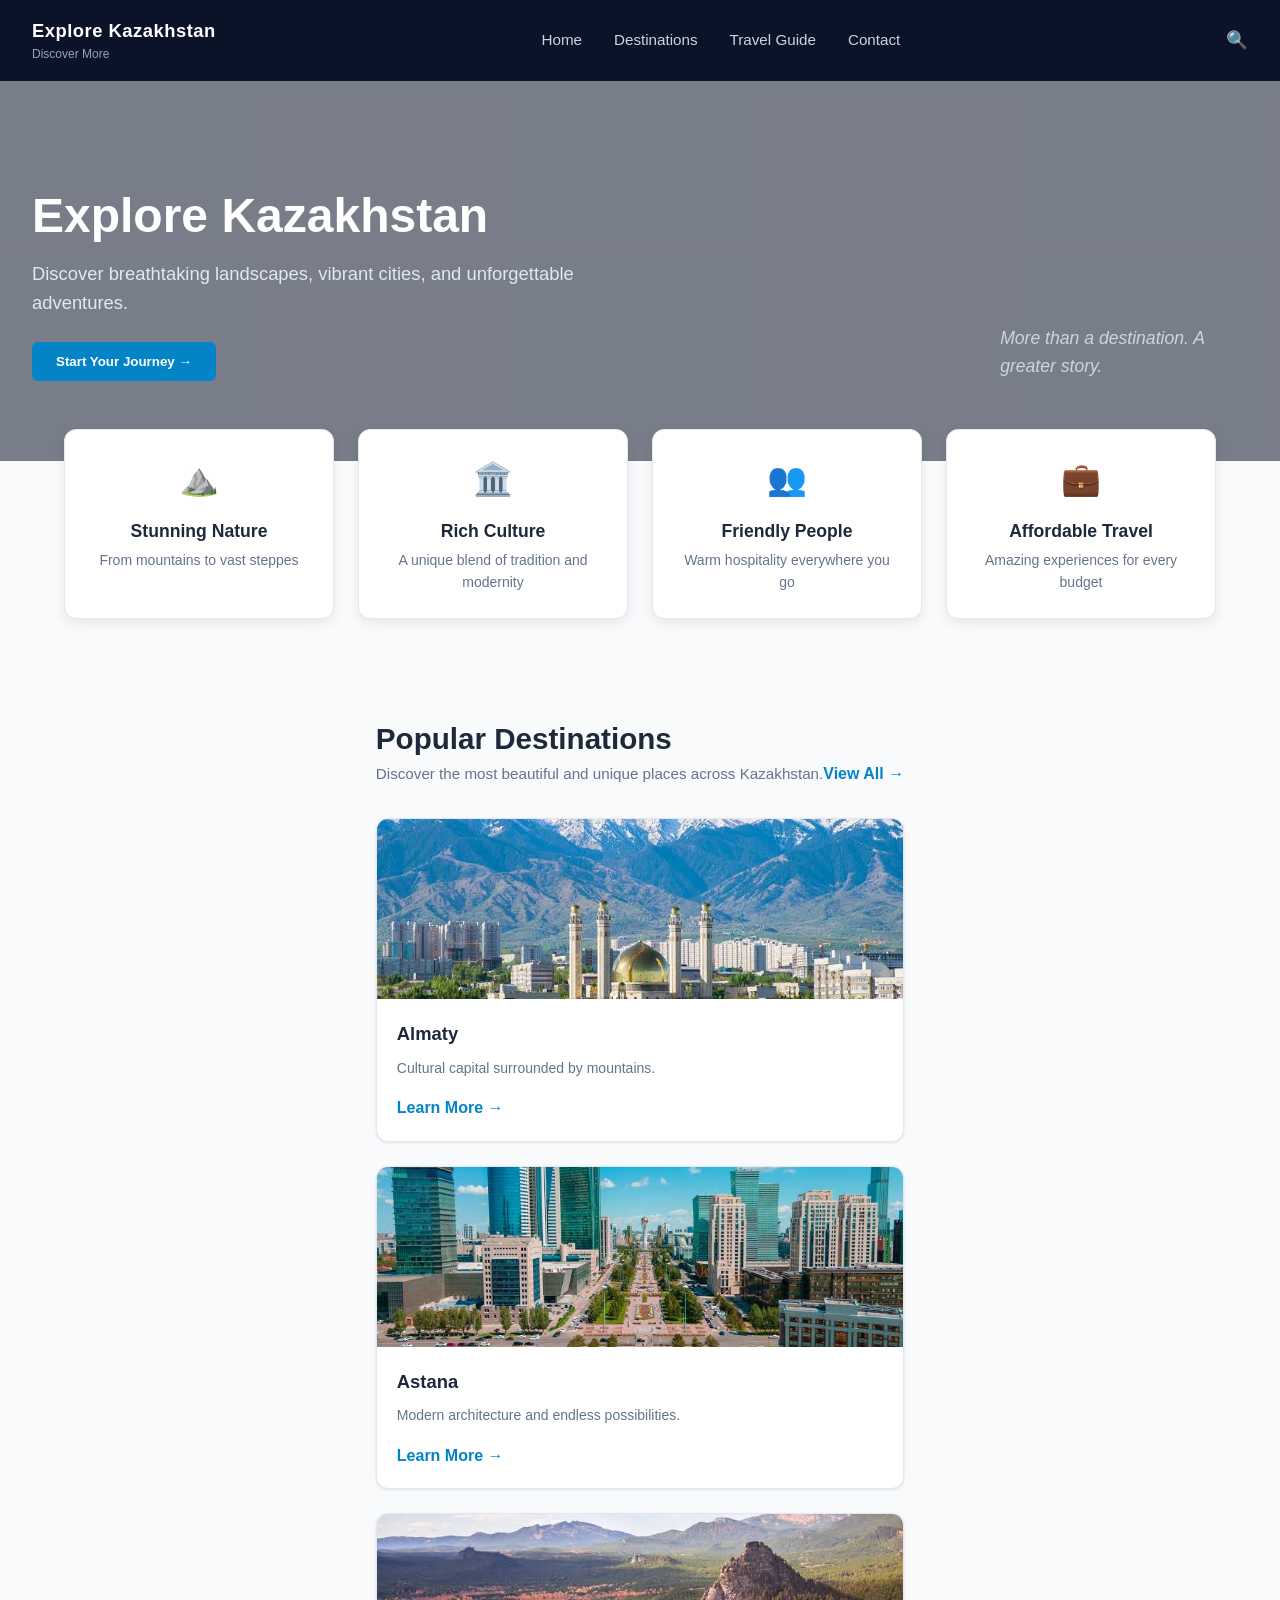
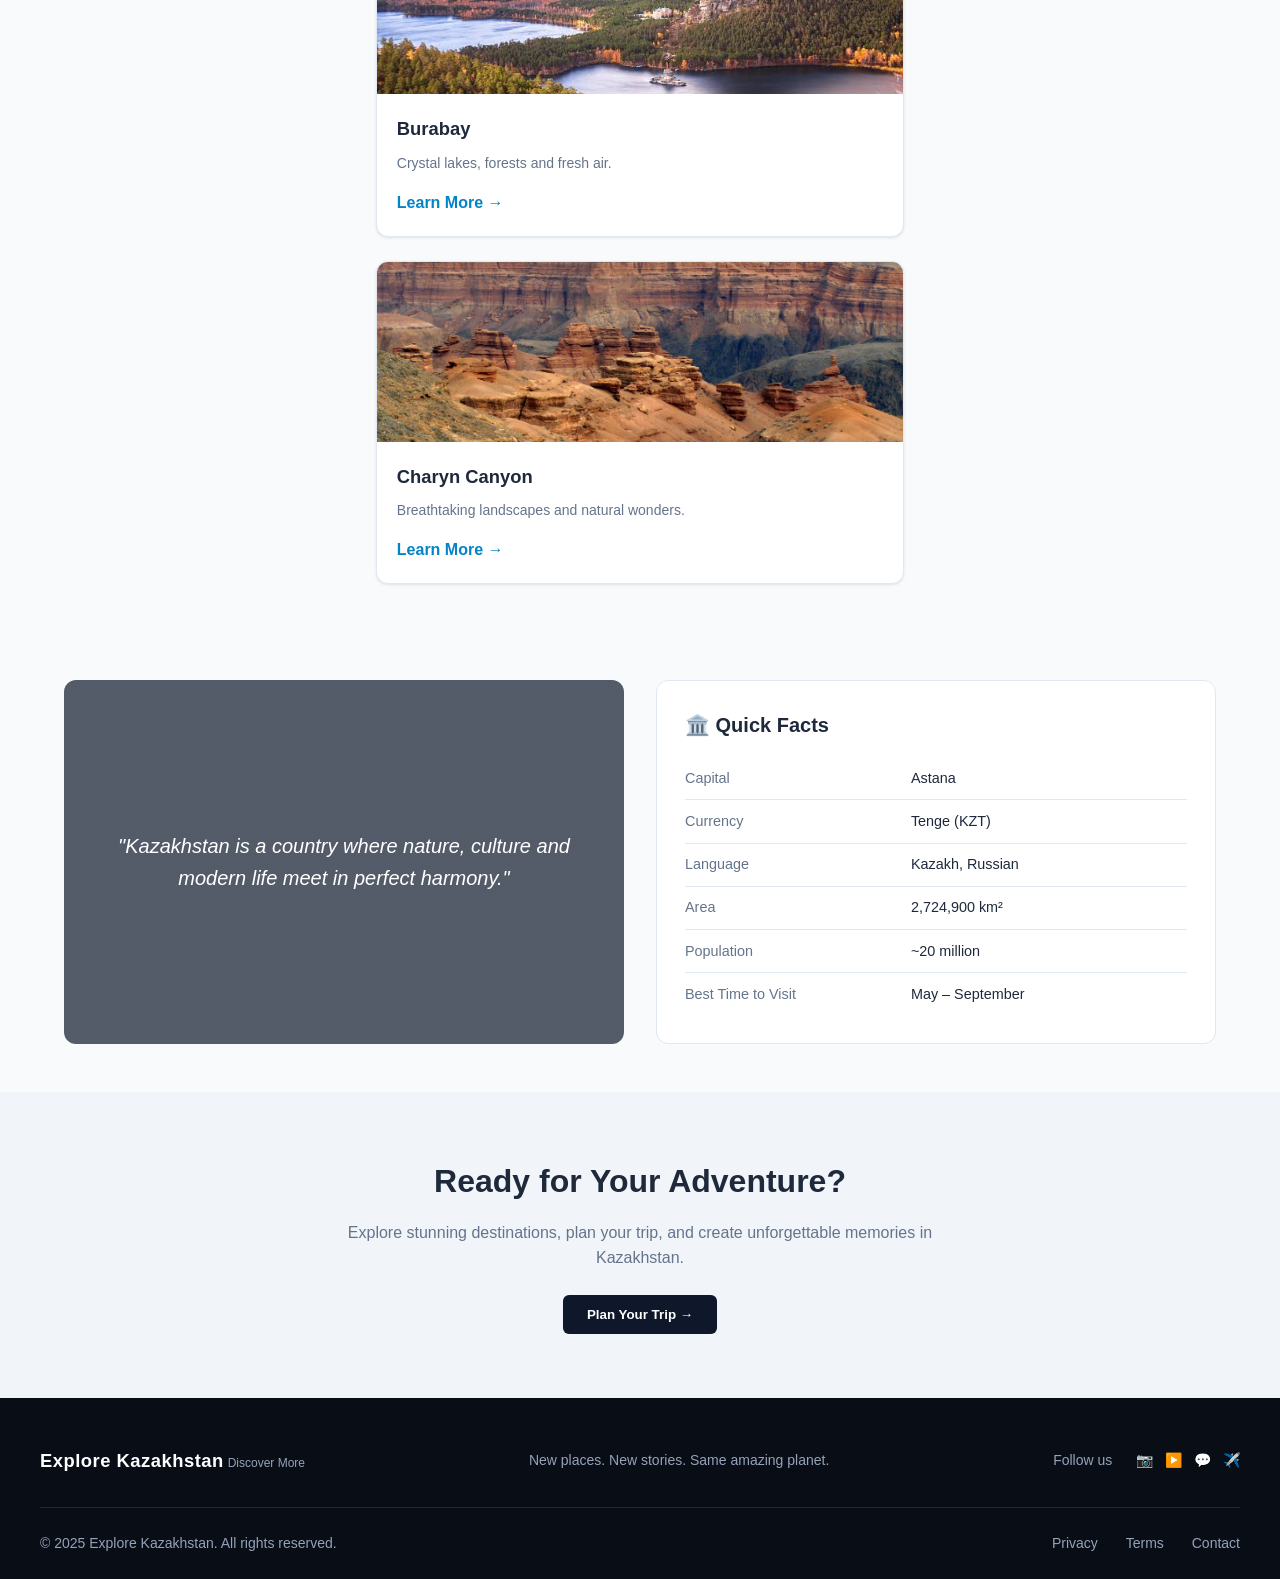
==== index.html @ b7c7e05a "Added images for main and destinations page" ====
<!DOCTYPE html>
<html lang="en">

<head>
    <meta charset="UTF-8">
    <meta name="viewport" content="width=device-width, initial-scale=1.0">
    <title>Explore Kazakhstan</title>
    <link rel="stylesheet" href="style.css">
</head>

<body>

    <!-- Header Navigation -->
    <header class="navbar">
        <div class="logo">
            <span class="logo-title">Explore Kazakhstan</span>
            <span class="logo-subtitle">Discover More</span>
        </div>
        <nav class="nav-links">
            <a href="index.html" class="nav-link">Home</a>
            <a href="destinations.html" class="nav-link">Destinations</a>
            <a href="travelGuide.html" class="nav-link">Travel Guide</a>
            <a href="contactUs.html" class="nav-link">Contact</a>
        </nav>
        <div class="search-icon">🔍</div>
    </header>

    <!-- Hero Section -->
    <section class="hero-section">
        <div class="hero-content">
            <h1 class="hero-title">Explore Kazakhstan</h1>
            <p class="hero-subtitle">Discover breathtaking landscapes, vibrant cities, and unforgettable adventures.</p>
            <button class="btn btn-primary">Start Your Journey &rarr;</button>
        </div>
        <div class="hero-tagline">
            <p>More than a destination. A greater story.</p>
        </div>
    </section>

    <!-- Features Section -->
    <section class="features-container">
        <div class="feature-card">
            <div class="icon">⛰️</div>
            <h3>Stunning Nature</h3>
            <p>From mountains to vast steppes</p>
        </div>
        <div class="feature-card">
            <div class="icon">🏛️</div>
            <h3>Rich Culture</h3>
            <p>A unique blend of tradition and modernity</p>
        </div>
        <div class="feature-card">
            <div class="icon">👥</div>
            <h3>Friendly People</h3>
            <p>Warm hospitality everywhere you go</p>
        </div>
        <div class="feature-card">
            <div class="icon">💼</div>
            <h3>Affordable Travel</h3>
            <p>Amazing experiences for every budget</p>
        </div>
    </section>

    <!-- Popular Destinations Section -->
    <section class="destinations-section">
        <div class="section-header">
            <div>
                <h2 class="section-title">Popular Destinations</h2>
                <p class="section-subtitle">Discover the most beautiful and unique places across Kazakhstan.</p>
            </div>
            <a href="#" class="view-all-link">View All &rarr;</a>
        </div>

        <div class="destinations-grid">
            <div class="card">
                <img src="assets/images/almaty.jpg" alt="Almaty" class="card-img">
                <div class="card-body">
                    <h3 class="card-title">Almaty</h3>
                    <p class="card-text">Cultural capital surrounded by mountains.</p>
                    <a href="#" class="card-link">Learn More &rarr;</a>
                </div>
            </div>
            <div class="card">
                <img src="assets/images/astana.jpg" alt="Astana" class="card-img">
                <div class="card-body">
                    <h3 class="card-title">Astana</h3>
                    <p class="card-text">Modern architecture and endless possibilities.</p>
                    <a href="#" class="card-link">Learn More &rarr;</a>
                </div>
            </div>
            <div class="card">
                <img src="assets/images/burabay.jpg" alt="Burabay" class="card-img">
                <div class="card-body">
                    <h3 class="card-title">Burabay</h3>
                    <p class="card-text">Crystal lakes, forests and fresh air.</p>
                    <a href="#" class="card-link">Learn More &rarr;</a>
                </div>
            </div>
            <div class="card">
                <img src="assets/images/charyn.jpg" alt="Charyn Canyon" class="card-img">
                <div class="card-body">
                    <h3 class="card-title">Charyn Canyon</h3>
                    <p class="card-text">Breathtaking landscapes and natural wonders.</p>
                    <a href="#" class="card-link">Learn More &rarr;</a>
                </div>
            </div>
        </div>
    </section>

    <!-- Quote & Quick Facts Section -->
    <section class="info-section">
        <div class="quote-card">
            <p class="quote-text">"Kazakhstan is a country where nature, culture and modern life meet in perfect
                harmony."</p>
        </div>
        <div class="facts-card">
            <h3 class="facts-title">🏛️ Quick Facts</h3>
            <table class="facts-table">
                <tr>
                    <th>Capital</th>
                    <td>Astana</td>
                </tr>
                <tr>
                    <th>Currency</th>
                    <td>Tenge (KZT)</td>
                </tr>
                <tr>
                    <th>Language</th>
                    <td>Kazakh, Russian</td>
                </tr>
                <tr>
                    <th>Area</th>
                    <td>2,724,900 km²</td>
                </tr>
                <tr>
                    <th>Population</th>
                    <td>~20 million</td>
                </tr>
                <tr>
                    <th>Best Time to Visit</th>
                    <td>May – September</td>
                </tr>
            </table>
        </div>
    </section>

    <!-- Call to Action Section -->
    <section class="cta-section">
        <h2 class="cta-title">Ready for Your Adventure?</h2>
        <p class="cta-subtitle">Explore stunning destinations, plan your trip, and create unforgettable memories in
            Kazakhstan.</p>
        <button class="btn btn-secondary">Plan Your Trip &rarr;</button>
    </section>

    <!-- Footer -->
    <footer class="footer">
        <div class="footer-top">
            <div class="footer-brand">
                <span class="logo-title">Explore Kazakhstan</span>
                <span class="logo-subtitle">Discover More</span>
            </div>
            <p class="footer-motto">New places. New stories. Same amazing planet.</p>
            <div class="social-links">
                <span class="social-label">Follow us</span>
                <div class="social-icons">
                    <a href="#">📷</a>
                    <a href="#">▶️</a>
                    <a href="#">💬</a>
                    <a href="#">✈️</a>
                </div>
            </div>
        </div>
        <div class="footer-bottom">
            <p class="copyright">&copy; 2025 Explore Kazakhstan. All rights reserved.</p>
            <div class="footer-legal">
                <a href="#">Privacy</a>
                <a href="#">Terms</a>
                <a href="#">Contact</a>
            </div>
        </div>
    </footer>

</body>
<link rel="stylesheet" href="assets/css/style.css">

</html>
---- assets/css/style.css ----
/* ==========================================================================
   1. RESET & VARIABLES
   ========================================================================== */
*,
*::before,
*::after {
    box-sizing: border-box;
    margin: 0;
    padding: 0;
}

:root {
    /* Color Palette */
    --primary-dark: #0f172a;
    --primary-blue: #0284c7;
    --primary-blue-hover: #0369a1;
    --bg-light: #f8fafc;
    --bg-card: #ffffff;
    --text-main: #1e293b;
    --text-muted: #64748b;
    --border-color: #e2e8f0;
    --nav-bg: #0b1329;
    --footer-bg: #090d16;

    /* Typography */
    --font-sans: -apple-system, BlinkMacSystemFont, "Segoe UI", Roboto, Helvetica, Arial, sans-serif;

    /* Layout */
    --max-width: 1200px;
    --radius-sm: 6px;
    --radius-md: 12px;
    --radius-lg: 16px;
    --shadow-sm: 0 1px 3px rgba(0, 0, 0, 0.1);
    --shadow-md: 0 4px 12px rgba(0, 0, 0, 0.08);
}

body {
    font-family: var(--font-sans);
    color: var(--text-main);
    background-color: var(--bg-light);
    line-height: 1.6;
    display: flex;
    flex-direction: column;
    min-height: 100vh;
}

img {
    max-width: 100%;
    height: auto;
    display: block;
}

a {
    text-decoration: none;
    color: inherit;
}

/* ==========================================================================
   2. NAVBAR
   ========================================================================== */
.navbar {
    background-color: var(--nav-bg);
    color: #ffffff;
    display: flex;
    align-items: center;
    justify-content: space-between;
    padding: 1rem 2rem;
    position: sticky;
    top: 0;
    z-index: 1000;
}

.logo {
    display: flex;
    flex-direction: column;
}

.logo-title {
    font-weight: 700;
    font-size: 1.15rem;
    letter-spacing: 0.5px;
}

.logo-subtitle {
    font-size: 0.75rem;
    color: #94a3b8;
}

.nav-links {
    display: flex;
    gap: 2rem;
}

.nav-link {
    color: #cbd5e1;
    font-size: 0.95rem;
    font-weight: 500;
    transition: color 0.2s;
}

.nav-link:hover,
.nav-link.active {
    color: #ffffff;
}

.search-icon {
    cursor: pointer;
    font-size: 1.1rem;
}

/* ==========================================================================
   3. HERO & BANNER SECTIONS
   ========================================================================== */
.hero-section,
.page-banner {
    position: relative;
    color: #ffffff;
    padding: 5rem 2rem;
    text-align: left;
    display: flex;
    justify-content: space-between;
    align-items: flex-end;
    min-height: 380px;
}

.hero-section {
    background: linear-gradient(rgba(15, 23, 42, 0.55), rgba(15, 23, 42, 0.55)),
        url('https://www.goworldtravel.com/wp-content/uploads/2024/07/Astana-Kazakhstan-Feature-Imgae-from-Canva.jpg') center/cover no-repeat;
}

.page-banner {
    background: linear-gradient(rgba(15, 23, 42, 0.55), rgba(15, 23, 42, 0.55)),
        url('https://2021-2025.state.gov/wp-content/uploads/2019/04/Kazakhstan-2426x1406.jpg') center/cover no-repeat;
}

.hero-content,
.banner-content {
    max-width: var(--max-width);
    margin: 0 auto;
    width: 100%;
}

.hero-title,
.banner-title {
    font-size: 3rem;
    font-weight: 800;
    line-height: 1.1;
    margin-bottom: 1rem;
}

.hero-subtitle,
.banner-subtitle {
    font-size: 1.15rem;
    color: #e2e8f0;
    margin-bottom: 1.5rem;
    max-width: 600px;
}

.hero-tagline {
    font-style: italic;
    color: #cbd5e1;
    font-size: 1.1rem;
}

/* Buttons */
.btn {
    display: inline-flex;
    align-items: center;
    gap: 0.5rem;
    padding: 0.75rem 1.5rem;
    border-radius: var(--radius-sm);
    font-weight: 600;
    cursor: pointer;
    border: none;
    transition: background-color 0.2s, transform 0.1s;
}

.btn-primary {
    background-color: var(--primary-blue);
    color: #ffffff;
}

.btn-primary:hover {
    background-color: var(--primary-blue-hover);
}

.btn-secondary {
    background-color: var(--primary-dark);
    color: #ffffff;
}

/* ==========================================================================
   4. FEATURES & CARDS
   ========================================================================== */
.features-container {
    max-width: var(--max-width);
    margin: -2rem auto 3rem auto;
    padding: 0 1.5rem;
    display: grid;
    grid-template-columns: repeat(auto-fit, minmax(220px, 1fr));
    gap: 1.5rem;
    position: relative;
    z-index: 10;
}

.feature-card {
    background: var(--bg-card);
    padding: 1.5rem;
    border-radius: var(--radius-md);
    box-shadow: var(--shadow-md);
    text-align: center;
    border: 1px solid var(--border-color);
}

.feature-card .icon {
    font-size: 2rem;
    margin-bottom: 0.75rem;
}

.feature-card h3 {
    font-size: 1.1rem;
    margin-bottom: 0.25rem;
}

.feature-card p {
    color: var(--text-muted);
    font-size: 0.875rem;
}

/* ==========================================================================
   5. DESTINATIONS SECTION
   ========================================================================== */
.destinations-section {
    max-width: var(--max-width);
    margin: 3rem auto;
    padding: 0 1.5rem;
}

.section-header {
    display: flex;
    justify-content: space-between;
    align-items: flex-end;
    margin-bottom: 2rem;
}

.section-title {
    font-size: 1.85rem;
    font-weight: 700;
}

.section-subtitle {
    color: var(--text-muted);
    font-size: 0.95rem;
}

.view-all-link {
    color: var(--primary-blue);
    font-weight: 600;
}

.destinations-grid {
    display: grid;
    grid-template-columns: repeat(auto-fill, minmax(260px, 1fr));
    gap: 1.5rem;
}

.destinations-grid.grid-3-col {
    grid-template-columns: repeat(3, 1fr);
}

.card {
    background: var(--bg-card);
    border-radius: var(--radius-md);
    overflow: hidden;
    box-shadow: var(--shadow-sm);
    border: 1px solid var(--border-color);
    display: flex;
    flex-direction: column;
}

.card-img {
    width: 100%;
    height: 180px;
    object-fit: cover;
}

.card-body {
    padding: 1.25rem;
    display: flex;
    flex-direction: column;
    flex-grow: 1;
}

.card-title {
    font-size: 1.15rem;
    margin-bottom: 0.5rem;
}

.card-text {
    font-size: 0.875rem;
    color: var(--text-muted);
    margin-bottom: 1rem;
    flex-grow: 1;
}

.card-meta {
    display: flex;
    justify-content: space-between;
    align-items: center;
    font-size: 0.8rem;
}

.location-tag {
    color: var(--text-muted);
}

.card-link {
    color: var(--primary-blue);
    font-weight: 600;
}

/* ==========================================================================
   6. INFO & HIGHLIGHTS SECTIONS
   ========================================================================== */
.info-section,
.highlights-section {
    max-width: var(--max-width);
    margin: 3rem auto;
    padding: 0 1.5rem;
    display: grid;
    grid-template-columns: 1fr 1fr;
    gap: 2rem;
}

.quote-card,
.image-quote-card {
    background: linear-gradient(rgba(15, 23, 42, 0.7), rgba(15, 23, 42, 0.7)), url('https://2021-2025.state.gov/wp-content/uploads/2019/04/Kazakhstan-2426x1406.jpg') center/cover;
    border-radius: var(--radius-md);
    padding: 2.5rem;
    color: #ffffff;
    display: flex;
    align-items: center;
    justify-content: center;
    text-align: center;
}

.quote-text {
    font-size: 1.25rem;
    font-style: italic;
    line-height: 1.6;
}

.facts-card,
.highlights-card {
    background: var(--bg-card);
    border-radius: var(--radius-md);
    padding: 1.75rem;
    border: 1px solid var(--border-color);
}

.facts-title,
.highlights-title {
    font-size: 1.25rem;
    margin-bottom: 1rem;
}

.facts-table {
    width: 100%;
    border-collapse: collapse;
}

.facts-table tr {
    border-bottom: 1px solid var(--border-color);
}

.facts-table tr:last-child {
    border-bottom: none;
}

.facts-table th,
.facts-table td {
    padding: 0.6rem 0;
    text-align: left;
    font-size: 0.9rem;
}

.facts-table th {
    color: var(--text-muted);
    font-weight: 500;
    width: 45%;
}

.highlights-list {
    list-style: none;
}

.highlights-list li {
    padding: 0.5rem 0;
    font-size: 0.95rem;
    display: flex;
    align-items: center;
    gap: 0.5rem;
}

.highlights-list li::before {
    content: "✓";
    color: #10b981;
    font-weight: bold;
}

/* ==========================================================================
   7. CALL TO ACTION & FOOTER
   ========================================================================== */
.cta-section {
    background-color: #f1f5f9;
    text-align: center;
    padding: 4rem 1.5rem;
    margin-top: auto;
}

.cta-button {
    background-color: var(--primary-blue);
    color: #ffffff;
    border: none;
    padding: 0.85rem 1.75rem;
    border-radius: var(--radius-sm);
    font-weight: 600;
    font-size: 0.95rem;
    cursor: pointer;
    margin-top: 1rem;
    transition: background-color 0.2s;
}

.cta-button:hover {
    background-color: var(--primary-blue-hover);
}

.cta-title {
    font-size: 2rem;
    margin-bottom: 0.75rem;
}

.cta-subtitle {
    color: var(--text-muted);
    max-width: 600px;
    margin: 0 auto 1.5rem auto;
}

.footer {
    background-color: var(--footer-bg);
    color: #94a3b8;
    padding: 3rem 2rem 1.5rem 2rem;
    font-size: 0.875rem;
}

.footer-top {
    max-width: var(--max-width);
    margin: 0 auto;
    display: flex;
    justify-content: space-between;
    align-items: center;
    padding-bottom: 2rem;
    border-bottom: 1px solid #1e293b;
}

.footer-brand .logo-title {
    color: #ffffff;
}

.social-links {
    display: flex;
    align-items: center;
    gap: 1rem;
}

.social-icons a {
    margin-left: 0.5rem;
}

.footer-bottom {
    max-width: var(--max-width);
    margin: 1.5rem auto 0 auto;
    display: flex;
    justify-content: space-between;
    align-items: center;
}

.footer-legal a {
    margin-left: 1.5rem;
    color: #94a3b8;
}

/* ==========================================================================
   8. TRAVEL GUIDE & CONTACT PAGE SPECIFICS
   ========================================================================== */
.page-container {
    max-width: var(--max-width);
    margin: 2rem auto;
    padding: 0 1.5rem;
}

.visit-section,
.tips-section {
    display: grid;
    grid-template-columns: 1fr 1fr;
    gap: 2rem;
    align-items: center;
    margin: 3rem 0;
}

.visit-image img,
.tips-image img {
    border-radius: var(--radius-md);
    width: 100%;
    height: 240px;
    object-fit: cover;
}

/* Cost Table */
.cost-section {
    margin: 3rem 0;
}

.cost-table table {
    width: 100%;
    border-collapse: collapse;
    background: var(--bg-card);
    border-radius: var(--radius-md);
    overflow: hidden;
    box-shadow: var(--shadow-sm);
    margin-top: 1rem;
}

.cost-table th {
    background-color: var(--primary-dark);
    color: #ffffff;
    padding: 0.85rem;
    text-align: left;
}

.cost-table td {
    padding: 0.85rem;
    border-bottom: 1px solid var(--border-color);
}

/* Transport Grid */
.transport-grid {
    display: grid;
    grid-template-columns: repeat(auto-fit, minmax(220px, 1fr));
    gap: 1.5rem;
    margin-top: 1.5rem;
}

.transport-card,
.transport-grid>div {
    background: var(--bg-card);
    border-radius: var(--radius-md);
    overflow: hidden;
    border: 1px solid var(--border-color);
}

.transport-image img {
    width: 100%;
    height: 140px;
    object-fit: cover;
}

.transport-content {
    padding: 1rem;
}

/* Contact Us */
.contact-section {
    background: var(--bg-card);
    padding: 2.5rem;
    border-radius: var(--radius-md);
    border: 1px solid var(--border-color);
    max-width: 650px;
    margin: 2rem auto;
}

.contact-form-container form {
    display: flex;
    flex-direction: column;
}

.contact-form-container label {
    font-weight: 600;
    margin-top: 1rem;
    margin-bottom: 0.25rem;
    font-size: 0.9rem;
}

.contact-form-container input[type="text"],
.contact-form-container input[type="email"],
.contact-form-container select,
.contact-form-container textarea {
    width: 100%;
    padding: 0.75rem;
    border: 1px solid var(--border-color);
    border-radius: var(--radius-sm);
    font-family: inherit;
    font-size: 0.95rem;
}

.contact-form-container button {
    margin-top: 1.5rem;
    background-color: var(--primary-blue);
    color: #ffffff;
    border: none;
    padding: 0.85rem 1.75rem;
    border-radius: var(--radius-sm);
    font-weight: 600;
    cursor: pointer;
    align-self: flex-start;
}

.contact-form-container button:hover {
    background-color: var(--primary-blue-hover);
}




/* ==========================================================================
   9. RESPONSIVE OVERRIDES
   ========================================================================== */
@media (max-width: 768px) {

    .info-section,
    .highlights-section,
    .destinations-grid.grid-3-col {
        grid-template-columns: 1fr;
    }

    .navbar {
        flex-direction: column;
        gap: 1rem;
    }
}
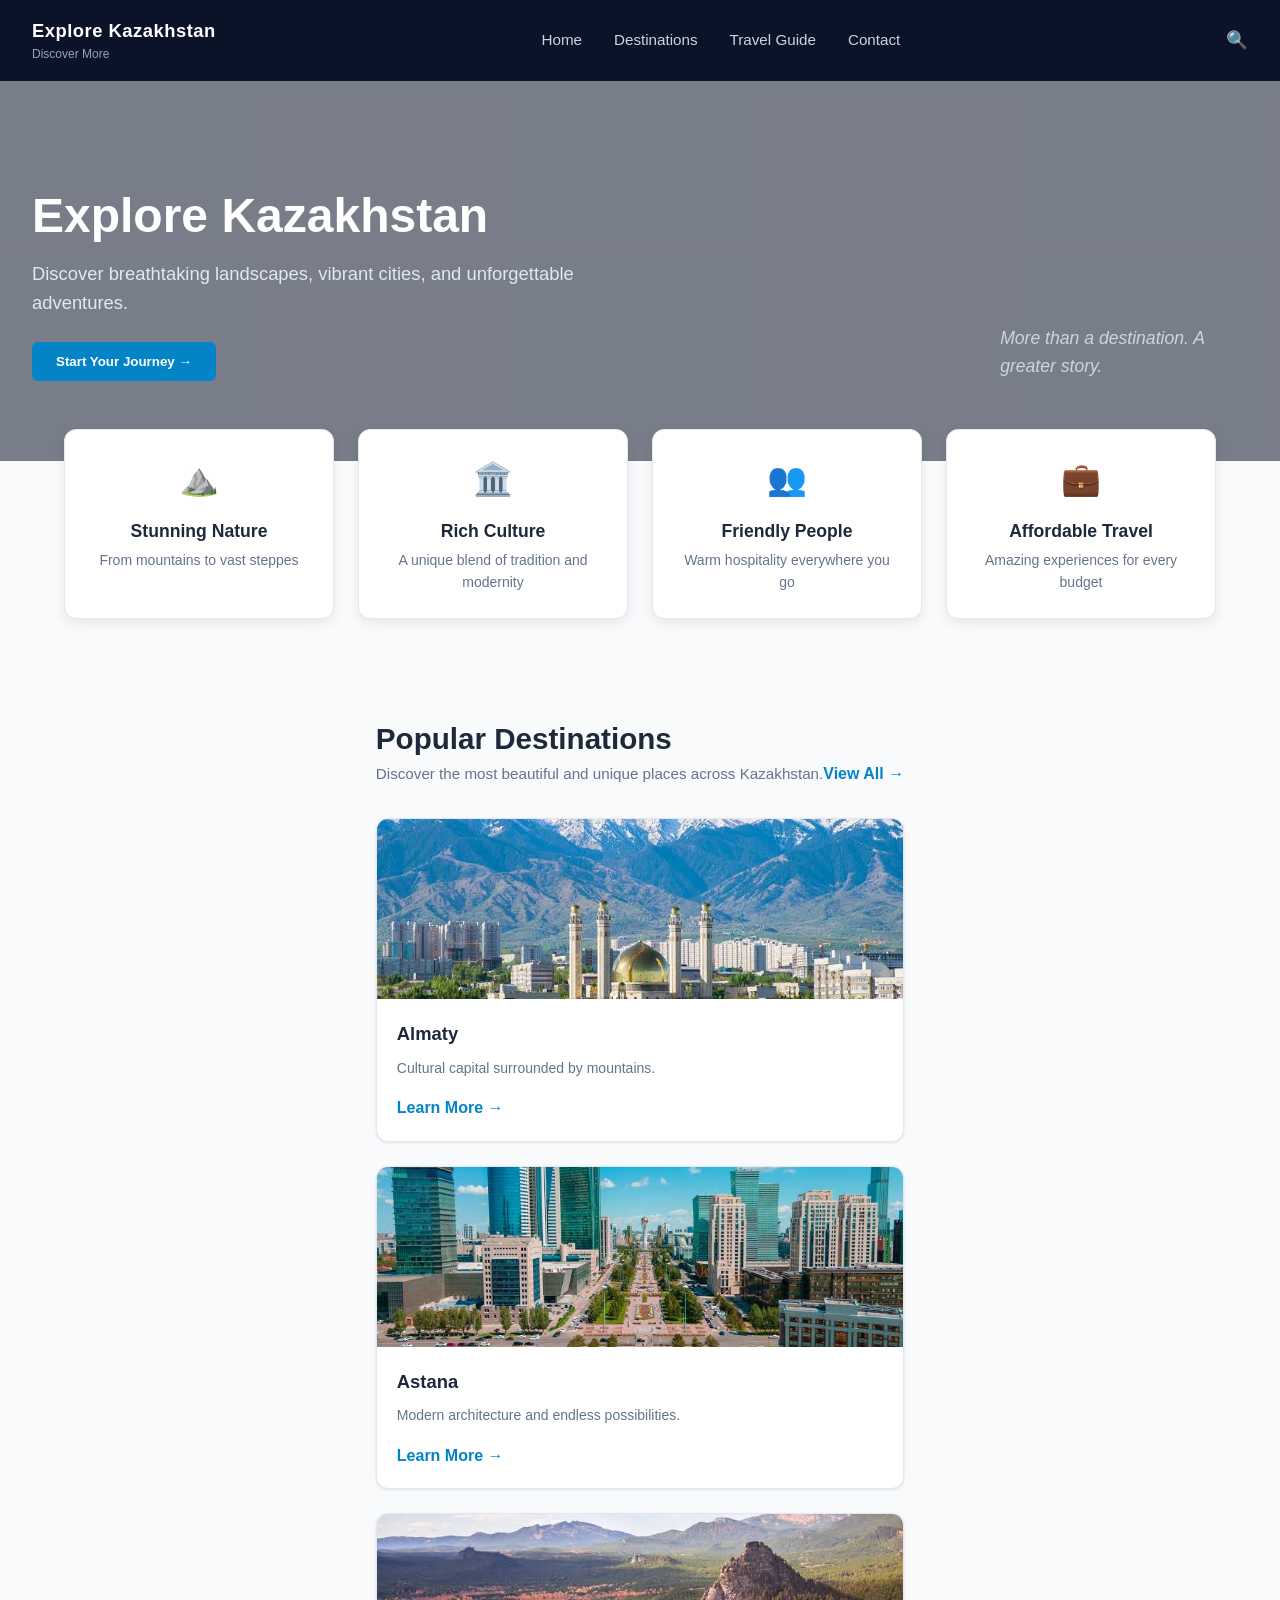
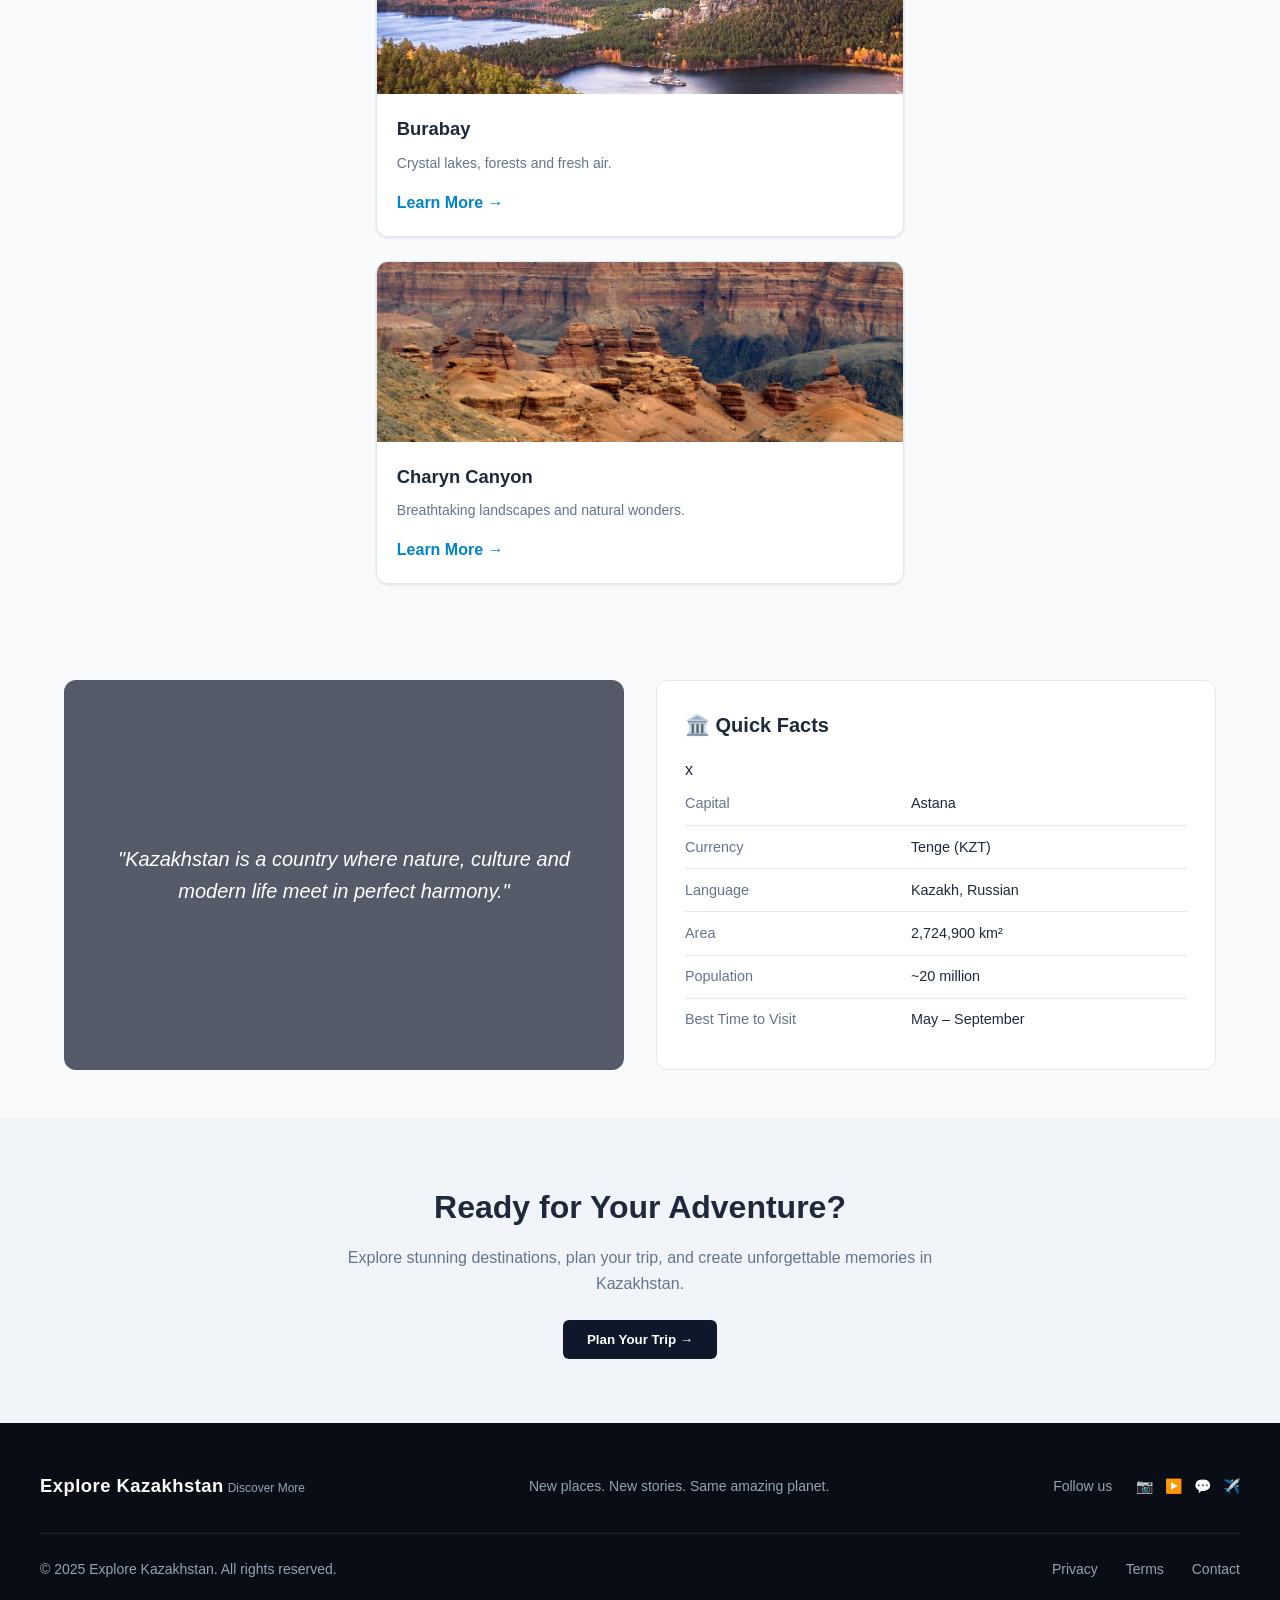
==== commit 795aa3c7: "Added images for main and destinations page" ====
--- a/index.html
+++ b/index.html
@@ -120,7 +120,7 @@
                     <th>Capital</th>
                     <td>Astana</td>
                 </tr>
-                <tr>
+                <tr>x
                     <th>Currency</th>
                     <td>Tenge (KZT)</td>
                 </tr>
--- a/assets/css/style.css
+++ b/assets/css/style.css
@@ -619,7 +619,9 @@
     background-color: var(--primary-blue-hover);
 }
 
-
+.team-members {
+    list-style: none;
+}
 
 
 /* ==========================================================================
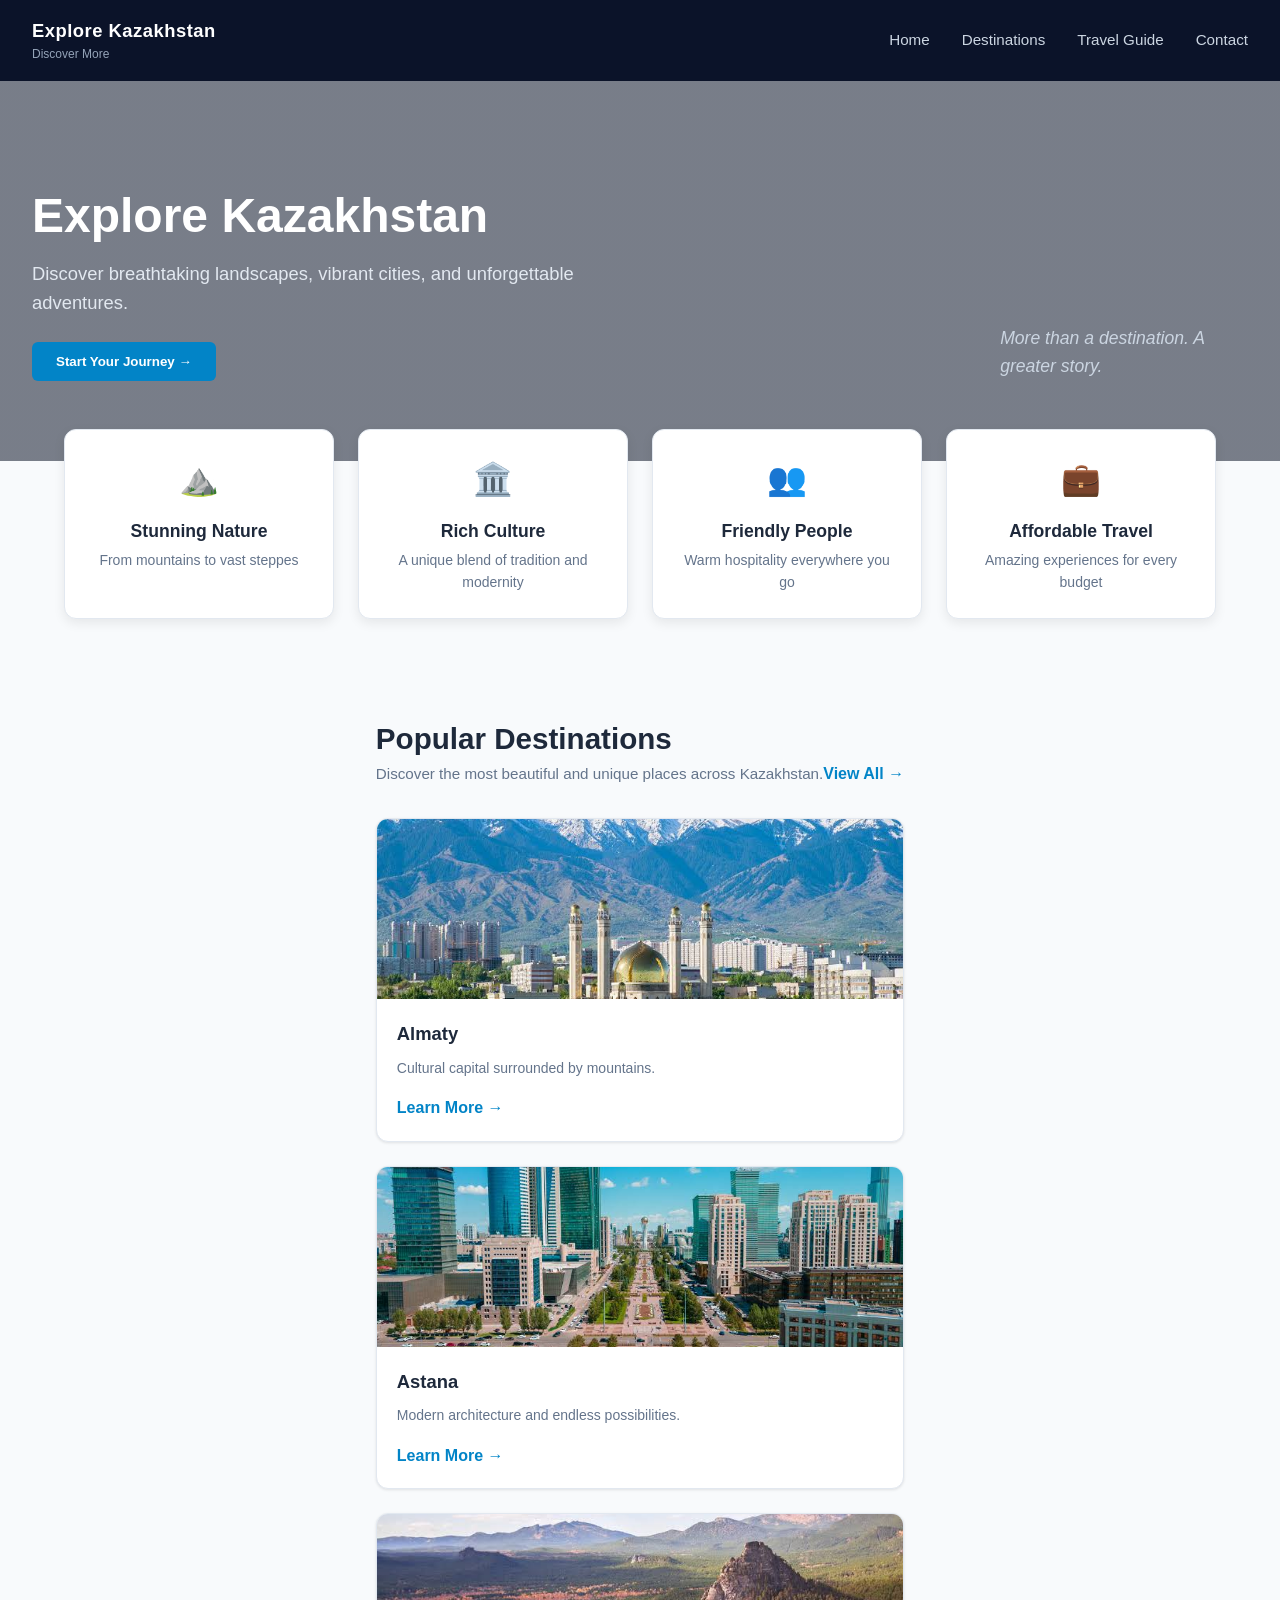
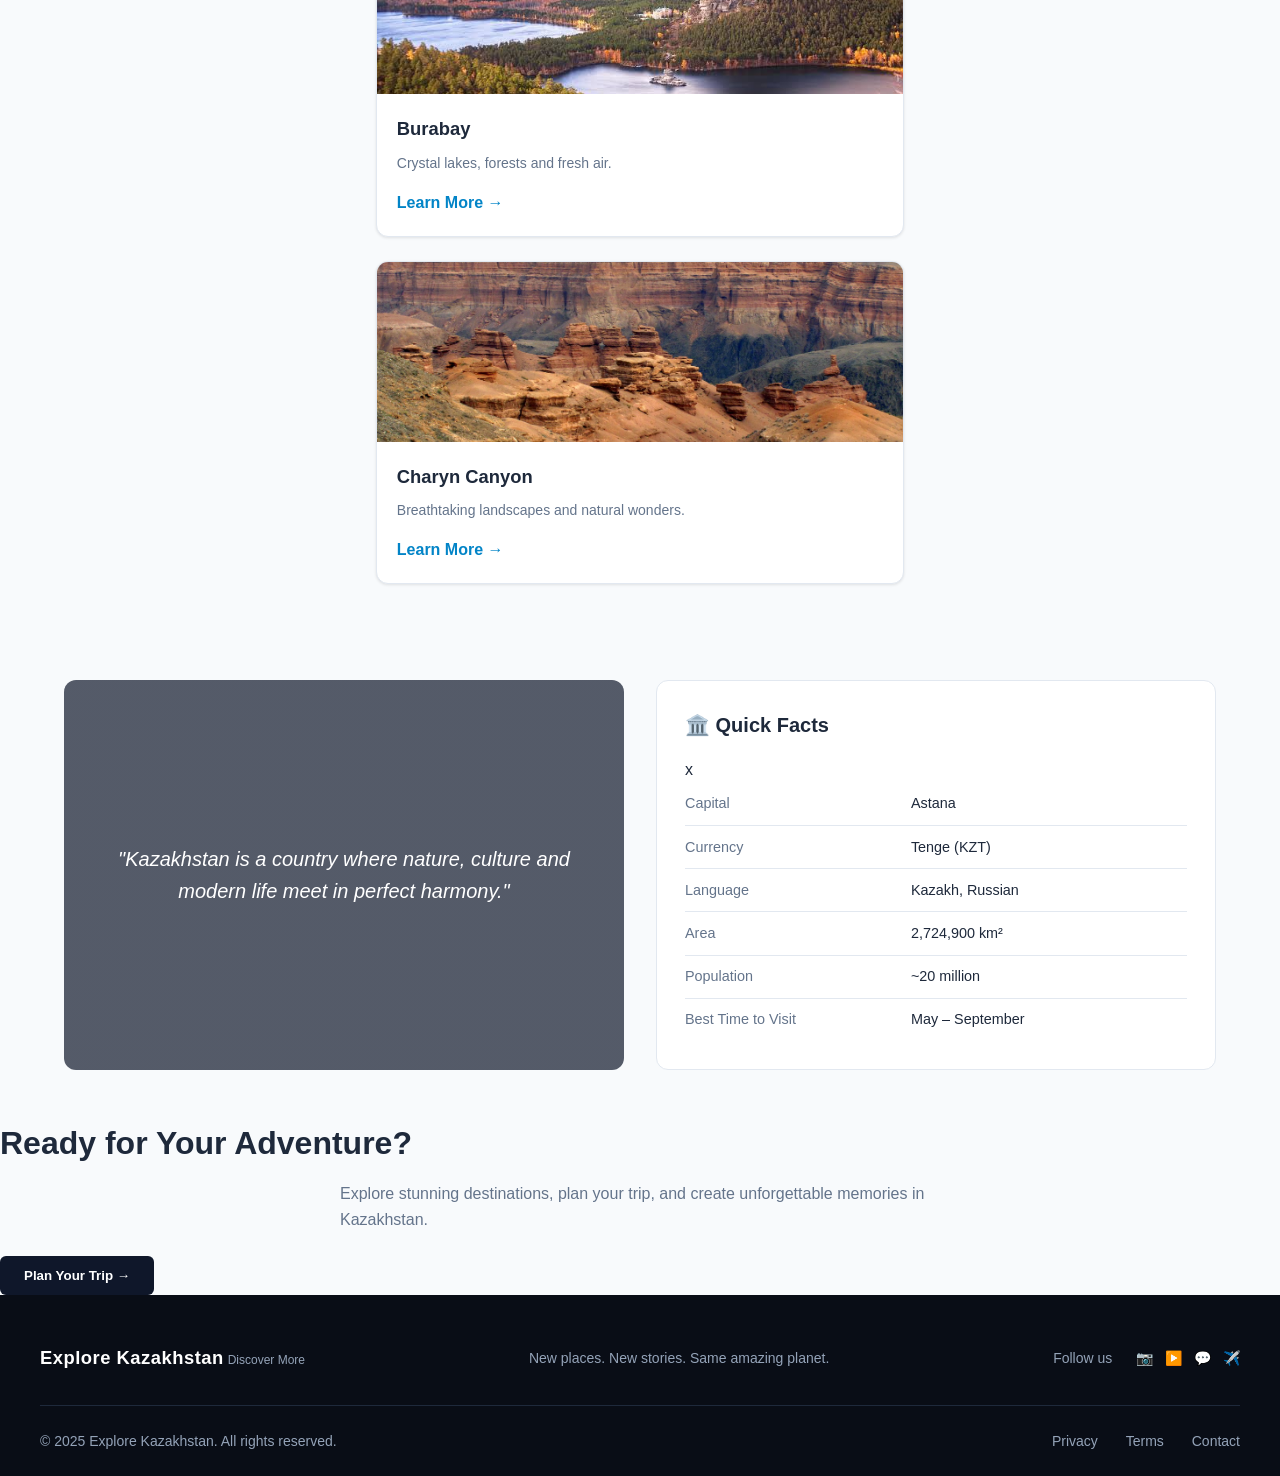
==== commit ad12a8b4: "Fixed navbar" ====
--- a/index.html
+++ b/index.html
@@ -22,7 +22,6 @@
             <a href="travelGuide.html" class="nav-link">Travel Guide</a>
             <a href="contactUs.html" class="nav-link">Contact</a>
         </nav>
-        <div class="search-icon">🔍</div>
     </header>
 
     <!-- Hero Section -->
--- a/assets/css/style.css
+++ b/assets/css/style.css
@@ -189,6 +189,7 @@
     color: #ffffff;
 }
 
+
 /* ==========================================================================
    4. FEATURES & CARDS
    ========================================================================== */
@@ -411,7 +412,7 @@
 /* ==========================================================================
    7. CALL TO ACTION & FOOTER
    ========================================================================== */
-.cta-section {
+.page-container .cta-section {
     background-color: #f1f5f9;
     text-align: center;
     padding: 4rem 1.5rem;
@@ -497,6 +498,11 @@
     max-width: var(--max-width);
     margin: 2rem auto;
     padding: 0 1.5rem;
+}
+
+.page-container .contact-header {
+    text-align: center;
+    margin-bottom: 2rem;
 }
 
 .visit-section,
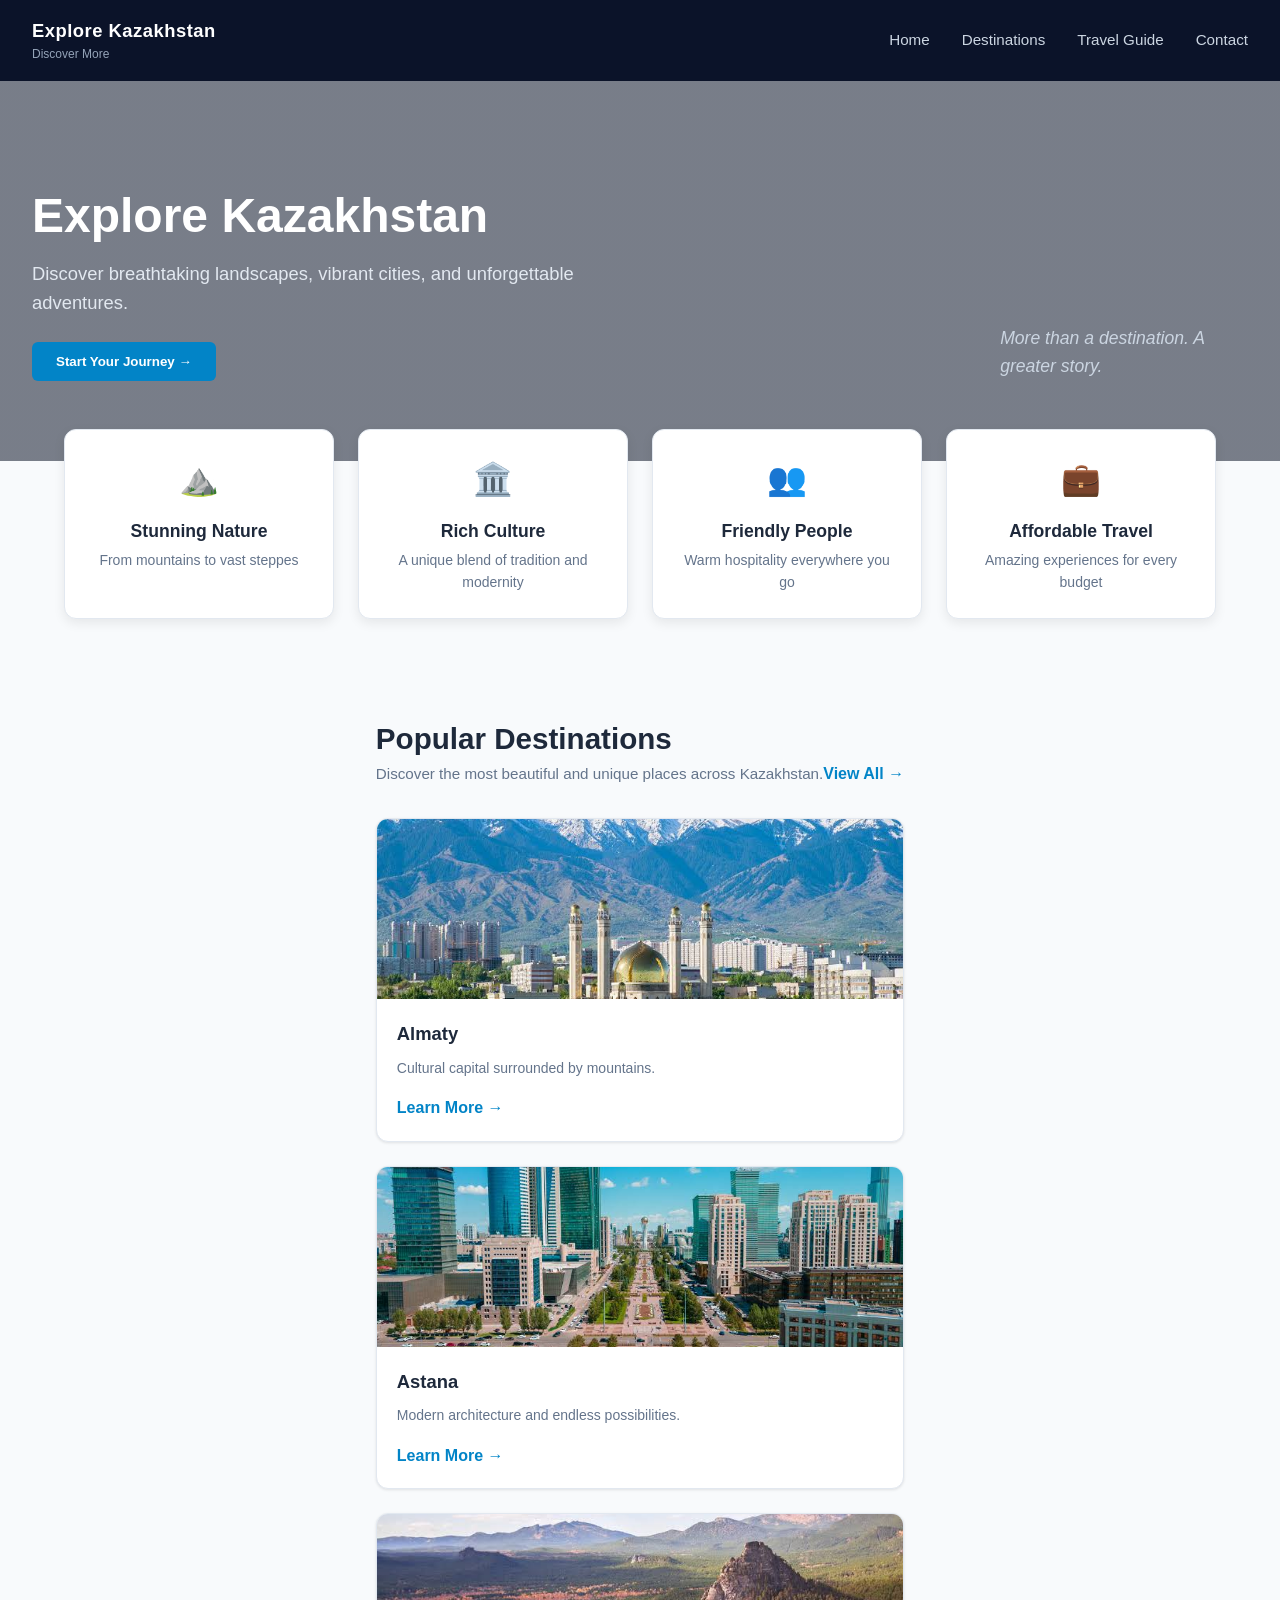
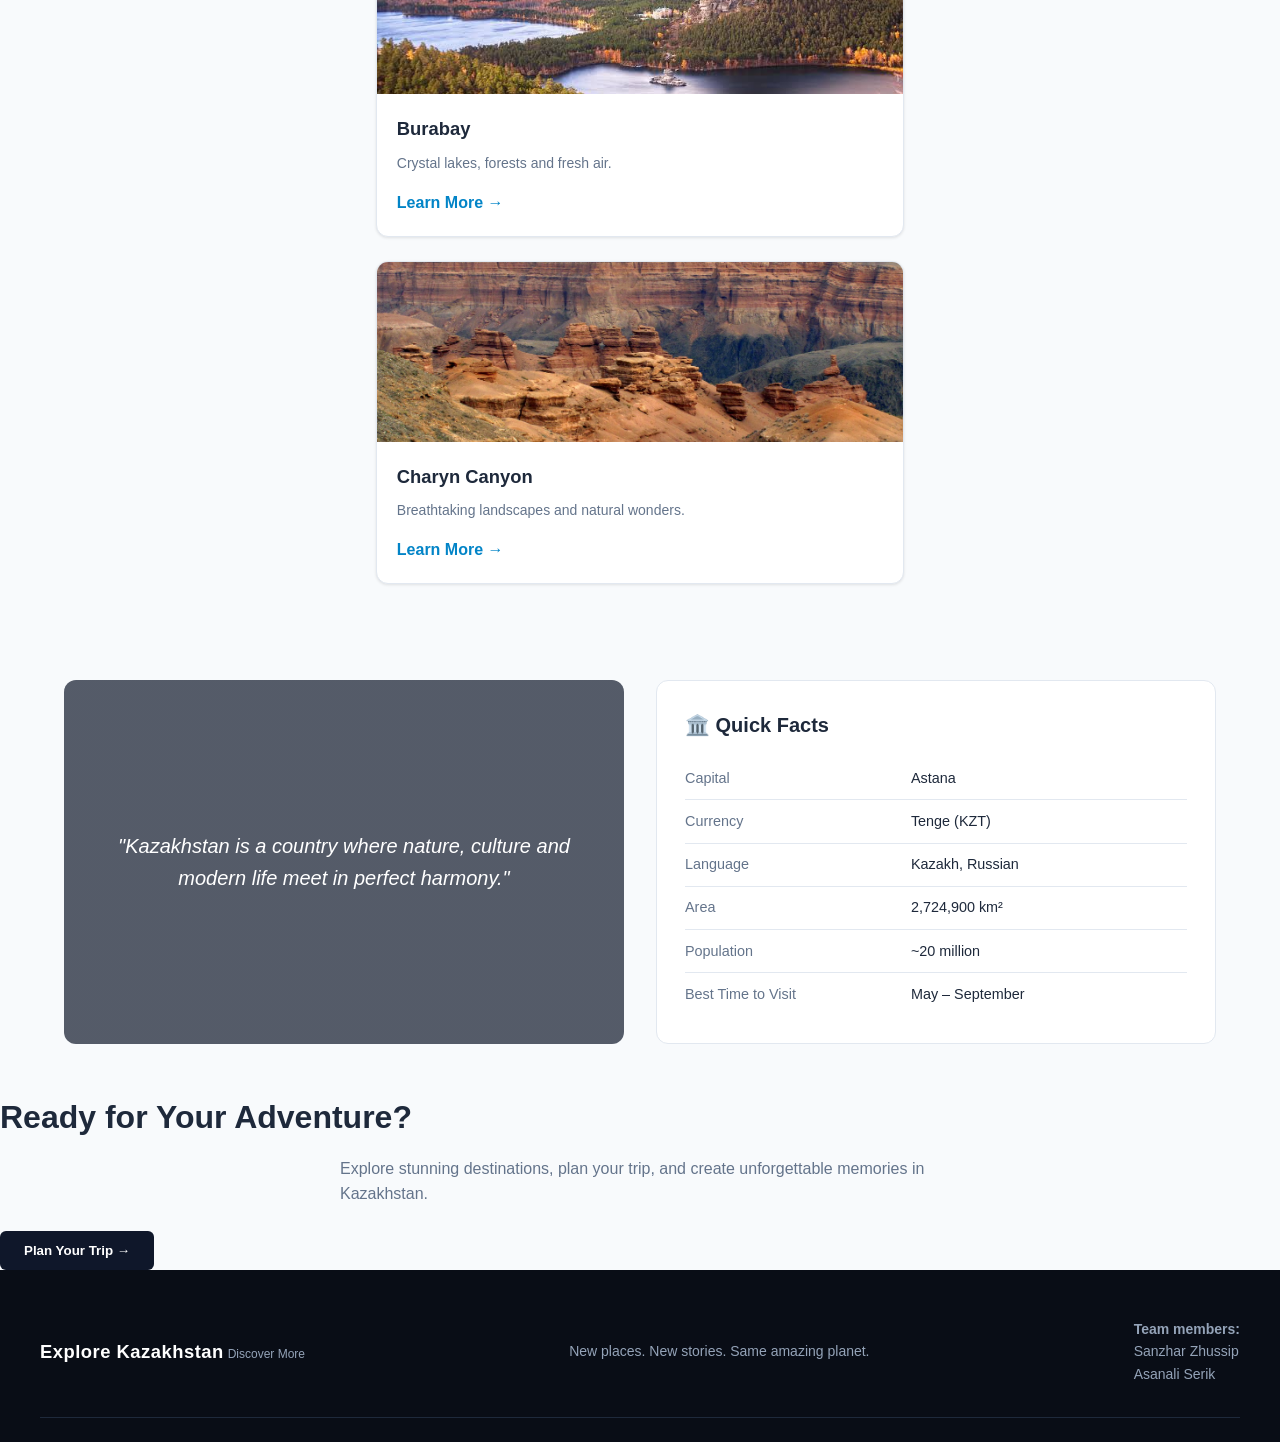
==== commit d7df2f7a: "Fixed naming and minor typos in pages" ====
--- a/index.html
+++ b/index.html
@@ -119,7 +119,7 @@
                     <th>Capital</th>
                     <td>Astana</td>
                 </tr>
-                <tr>x
+                <tr>
                     <th>Currency</th>
                     <td>Tenge (KZT)</td>
                 </tr>
@@ -160,21 +160,13 @@
             </div>
             <p class="footer-motto">New places. New stories. Same amazing planet.</p>
             <div class="social-links">
-                <span class="social-label">Follow us</span>
                 <div class="social-icons">
-                    <a href="#">📷</a>
-                    <a href="#">▶️</a>
-                    <a href="#">💬</a>
-                    <a href="#">✈️</a>
+                    <h4>Team members:</h4>
+                    <ul class="team-members">
+                        <li>Sanzhar Zhussip</li>
+                        <li>Asanali Serik</li>
+                    </ul>
                 </div>
-            </div>
-        </div>
-        <div class="footer-bottom">
-            <p class="copyright">&copy; 2025 Explore Kazakhstan. All rights reserved.</p>
-            <div class="footer-legal">
-                <a href="#">Privacy</a>
-                <a href="#">Terms</a>
-                <a href="#">Contact</a>
             </div>
         </div>
     </footer>
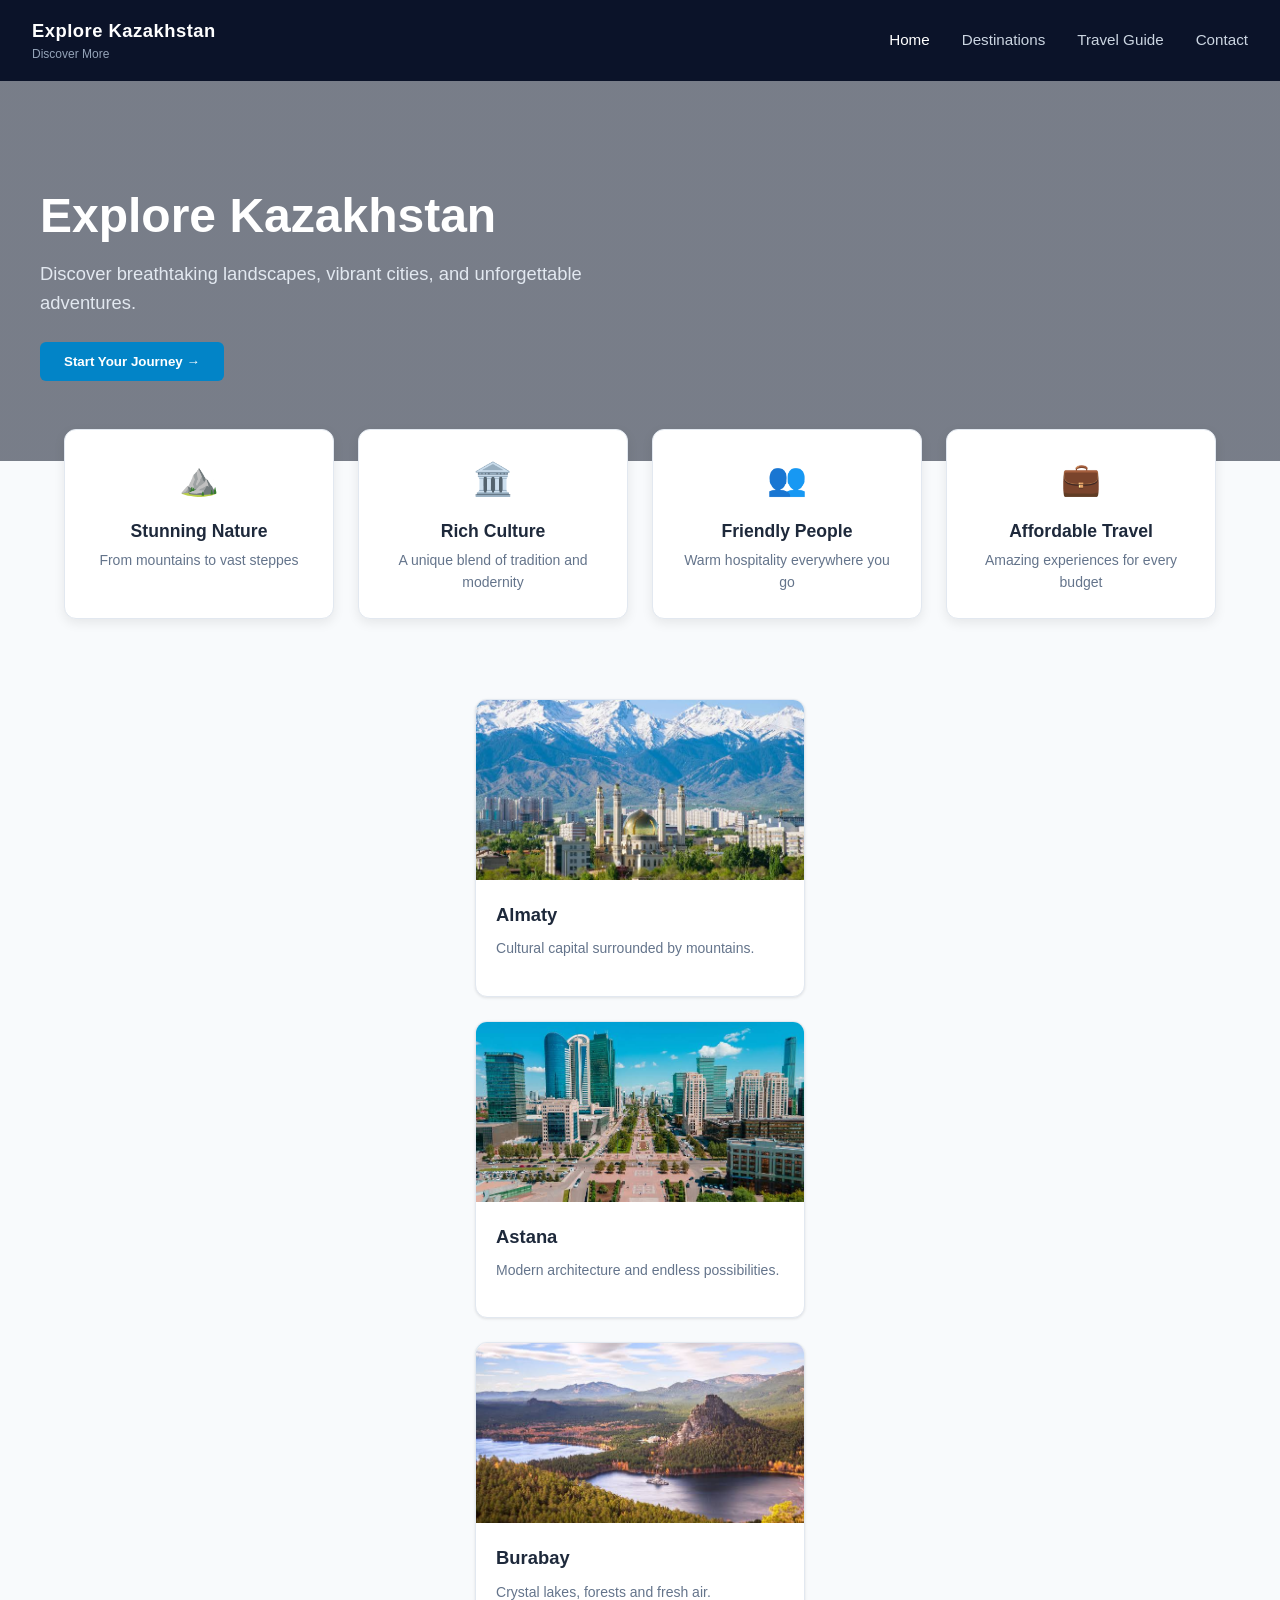
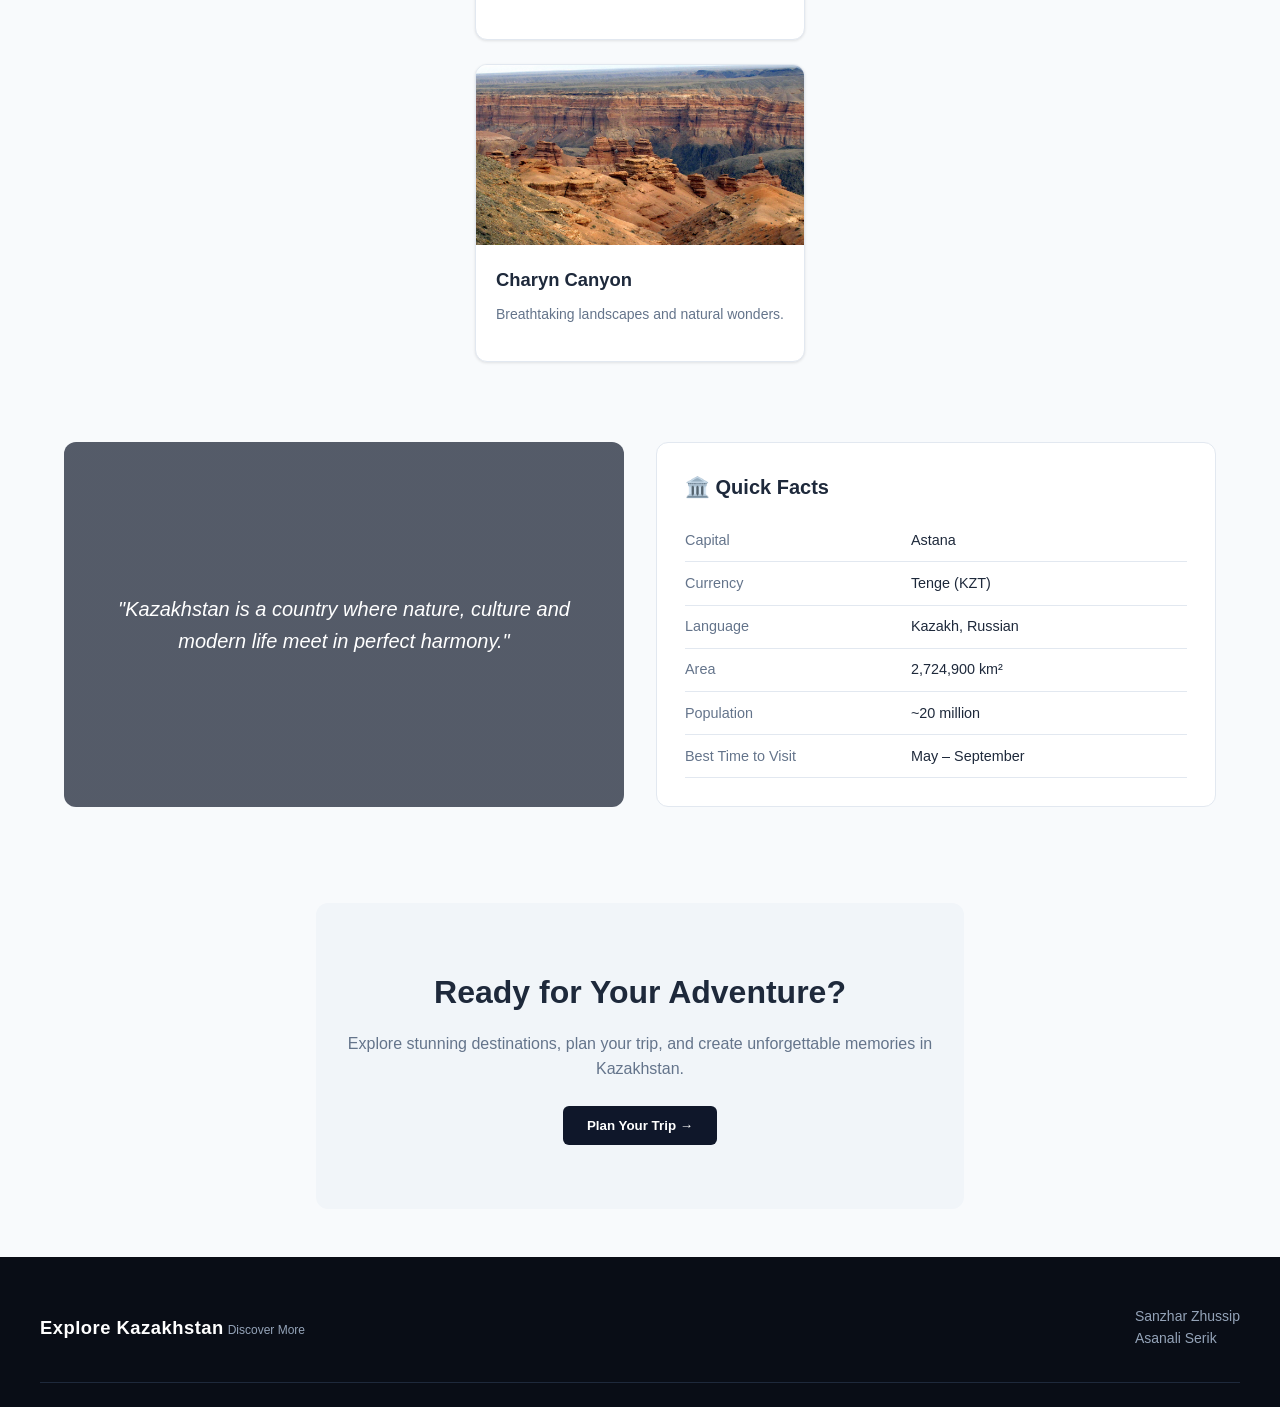
==== commit 1e96b38d: "Clean up and modular css now" ====
--- a/index.html
+++ b/index.html
@@ -1,42 +1,37 @@
 <!DOCTYPE html>
 <html lang="en">
-
 <head>
     <meta charset="UTF-8">
     <meta name="viewport" content="width=device-width, initial-scale=1.0">
     <title>Explore Kazakhstan</title>
-    <link rel="stylesheet" href="style.css">
+    <link rel="stylesheet" href="assets/css/main.css">
+    <link rel="stylesheet" href="assets/css/components.css">
+    <link rel="stylesheet" href="assets/css/banner.css">
+    <link rel="stylesheet" href="assets/css/pages.css">
 </head>
-
 <body>
 
-    <!-- Header Navigation -->
     <header class="navbar">
         <div class="logo">
             <span class="logo-title">Explore Kazakhstan</span>
             <span class="logo-subtitle">Discover More</span>
         </div>
         <nav class="nav-links">
-            <a href="index.html" class="nav-link">Home</a>
+            <a href="index.html" class="nav-link active">Home</a>
             <a href="destinations.html" class="nav-link">Destinations</a>
             <a href="travelGuide.html" class="nav-link">Travel Guide</a>
             <a href="contactUs.html" class="nav-link">Contact</a>
         </nav>
     </header>
 
-    <!-- Hero Section -->
     <section class="hero-section">
         <div class="hero-content">
             <h1 class="hero-title">Explore Kazakhstan</h1>
             <p class="hero-subtitle">Discover breathtaking landscapes, vibrant cities, and unforgettable adventures.</p>
             <button class="btn btn-primary">Start Your Journey &rarr;</button>
         </div>
-        <div class="hero-tagline">
-            <p>More than a destination. A greater story.</p>
-        </div>
     </section>
 
-    <!-- Features Section -->
     <section class="features-container">
         <div class="feature-card">
             <div class="icon">⛰️</div>
@@ -60,23 +55,13 @@
         </div>
     </section>
 
-    <!-- Popular Destinations Section -->
-    <section class="destinations-section">
-        <div class="section-header">
-            <div>
-                <h2 class="section-title">Popular Destinations</h2>
-                <p class="section-subtitle">Discover the most beautiful and unique places across Kazakhstan.</p>
-            </div>
-            <a href="#" class="view-all-link">View All &rarr;</a>
-        </div>
-
+    <section class="page-container">
         <div class="destinations-grid">
             <div class="card">
                 <img src="assets/images/almaty.jpg" alt="Almaty" class="card-img">
                 <div class="card-body">
                     <h3 class="card-title">Almaty</h3>
                     <p class="card-text">Cultural capital surrounded by mountains.</p>
-                    <a href="#" class="card-link">Learn More &rarr;</a>
                 </div>
             </div>
             <div class="card">
@@ -84,7 +69,6 @@
                 <div class="card-body">
                     <h3 class="card-title">Astana</h3>
                     <p class="card-text">Modern architecture and endless possibilities.</p>
-                    <a href="#" class="card-link">Learn More &rarr;</a>
                 </div>
             </div>
             <div class="card">
@@ -92,7 +76,6 @@
                 <div class="card-body">
                     <h3 class="card-title">Burabay</h3>
                     <p class="card-text">Crystal lakes, forests and fresh air.</p>
-                    <a href="#" class="card-link">Learn More &rarr;</a>
                 </div>
             </div>
             <div class="card">
@@ -100,78 +83,48 @@
                 <div class="card-body">
                     <h3 class="card-title">Charyn Canyon</h3>
                     <p class="card-text">Breathtaking landscapes and natural wonders.</p>
-                    <a href="#" class="card-link">Learn More &rarr;</a>
                 </div>
             </div>
         </div>
     </section>
 
-    <!-- Quote & Quick Facts Section -->
     <section class="info-section">
         <div class="quote-card">
-            <p class="quote-text">"Kazakhstan is a country where nature, culture and modern life meet in perfect
-                harmony."</p>
+            <p class="quote-text">"Kazakhstan is a country where nature, culture and modern life meet in perfect harmony."</p>
         </div>
         <div class="facts-card">
             <h3 class="facts-title">🏛️ Quick Facts</h3>
             <table class="facts-table">
-                <tr>
-                    <th>Capital</th>
-                    <td>Astana</td>
-                </tr>
-                <tr>
-                    <th>Currency</th>
-                    <td>Tenge (KZT)</td>
-                </tr>
-                <tr>
-                    <th>Language</th>
-                    <td>Kazakh, Russian</td>
-                </tr>
-                <tr>
-                    <th>Area</th>
-                    <td>2,724,900 km²</td>
-                </tr>
-                <tr>
-                    <th>Population</th>
-                    <td>~20 million</td>
-                </tr>
-                <tr>
-                    <th>Best Time to Visit</th>
-                    <td>May – September</td>
-                </tr>
+                <tr><th>Capital</th><td>Astana</td></tr>
+                <tr><th>Currency</th><td>Tenge (KZT)</td></tr>
+                <tr><th>Language</th><td>Kazakh, Russian</td></tr>
+                <tr><th>Area</th><td>2,724,900 km²</td></tr>
+                <tr><th>Population</th><td>~20 million</td></tr>
+                <tr><th>Best Time to Visit</th><td>May – September</td></tr>
             </table>
         </div>
     </section>
 
-    <!-- Call to Action Section -->
     <section class="cta-section">
         <h2 class="cta-title">Ready for Your Adventure?</h2>
-        <p class="cta-subtitle">Explore stunning destinations, plan your trip, and create unforgettable memories in
-            Kazakhstan.</p>
+        <p class="cta-subtitle">Explore stunning destinations, plan your trip, and create unforgettable memories in Kazakhstan.</p>
         <button class="btn btn-secondary">Plan Your Trip &rarr;</button>
     </section>
 
-    <!-- Footer -->
     <footer class="footer">
         <div class="footer-top">
             <div class="footer-brand">
                 <span class="logo-title">Explore Kazakhstan</span>
                 <span class="logo-subtitle">Discover More</span>
             </div>
-            <p class="footer-motto">New places. New stories. Same amazing planet.</p>
             <div class="social-links">
-                <div class="social-icons">
-                    <h4>Team members:</h4>
-                    <ul class="team-members">
-                        <li>Sanzhar Zhussip</li>
-                        <li>Asanali Serik</li>
-                    </ul>
-                </div>
+                <ul class="team-members">
+                    <li>Sanzhar Zhussip</li>
+                    <li>Asanali Serik</li>
+                </ul>
             </div>
         </div>
     </footer>
 
 </body>
-<link rel="stylesheet" href="assets/css/style.css">
-
 </html>
--- a/assets/css/main.css
+++ b/assets/css/main.css
@@ -0,0 +1,648 @@
+/* ==========================================================================
+   1. RESET & VARIABLES
+   ========================================================================== */
+*,
+*::before,
+*::after {
+    box-sizing: border-box;
+    margin: 0;
+    padding: 0;
+}
+
+:root {
+    /* Color Palette */
+    --primary-dark: #0f172a;
+    --primary-blue: #0284c7;
+    --primary-blue-hover: #0369a1;
+    --bg-light: #f8fafc;
+    --bg-card: #ffffff;
+    --text-main: #1e293b;
+    --text-muted: #64748b;
+    --border-color: #e2e8f0;
+    --nav-bg: #0b1329;
+    --footer-bg: #090d16;
+
+    /* Typography */
+    --font-sans: -apple-system, BlinkMacSystemFont, "Segoe UI", Roboto, Helvetica, Arial, sans-serif;
+
+    /* Layout */
+    --max-width: 1200px;
+    --radius-sm: 6px;
+    --radius-md: 12px;
+    --radius-lg: 16px;
+    --shadow-sm: 0 1px 3px rgba(0, 0, 0, 0.1);
+    --shadow-md: 0 4px 12px rgba(0, 0, 0, 0.08);
+}
+
+body {
+    font-family: var(--font-sans);
+    color: var(--text-main);
+    background-color: var(--bg-light);
+    line-height: 1.6;
+    display: flex;
+    flex-direction: column;
+    min-height: 100vh;
+}
+
+img {
+    max-width: 100%;
+    height: auto;
+    display: block;
+}
+
+a {
+    text-decoration: none;
+    color: inherit;
+}
+
+/* ==========================================================================
+   2. NAVBAR
+   ========================================================================== */
+.navbar {
+    background-color: var(--nav-bg);
+    color: #ffffff;
+    display: flex;
+    align-items: center;
+    justify-content: space-between;
+    padding: 1rem 2rem;
+    position: sticky;
+    top: 0;
+    z-index: 1000;
+}
+
+.logo {
+    display: flex;
+    flex-direction: column;
+}
+
+.logo-title {
+    font-weight: 700;
+    font-size: 1.15rem;
+    letter-spacing: 0.5px;
+}
+
+.logo-subtitle {
+    font-size: 0.75rem;
+    color: #94a3b8;
+}
+
+.nav-links {
+    display: flex;
+    gap: 2rem;
+}
+
+.nav-link {
+    color: #cbd5e1;
+    font-size: 0.95rem;
+    font-weight: 500;
+    transition: color 0.2s;
+}
+
+.nav-link:hover,
+.nav-link.active {
+    color: #ffffff;
+}
+
+.search-icon {
+    cursor: pointer;
+    font-size: 1.1rem;
+}
+
+/* ==========================================================================
+   3. HERO & BANNER SECTIONS
+   ========================================================================== */
+.hero-section,
+.page-banner {
+    position: relative;
+    color: #ffffff;
+    padding: 5rem 2rem;
+    text-align: left;
+    display: flex;
+    justify-content: space-between;
+    align-items: flex-end;
+    min-height: 380px;
+}
+
+.hero-section {
+    background: linear-gradient(rgba(15, 23, 42, 0.55), rgba(15, 23, 42, 0.55)),
+        url('https://www.goworldtravel.com/wp-content/uploads/2024/07/Astana-Kazakhstan-Feature-Imgae-from-Canva.jpg') center/cover no-repeat;
+}
+
+.page-banner {
+    background: linear-gradient(rgba(15, 23, 42, 0.55), rgba(15, 23, 42, 0.55)),
+        url('https://2021-2025.state.gov/wp-content/uploads/2019/04/Kazakhstan-2426x1406.jpg') center/cover no-repeat;
+}
+
+.hero-content,
+.banner-content {
+    max-width: var(--max-width);
+    margin: 0 auto;
+    width: 100%;
+}
+
+.hero-title,
+.banner-title {
+    font-size: 3rem;
+    font-weight: 800;
+    line-height: 1.1;
+    margin-bottom: 1rem;
+}
+
+.hero-subtitle,
+.banner-subtitle {
+    font-size: 1.15rem;
+    color: #e2e8f0;
+    margin-bottom: 1.5rem;
+    max-width: 600px;
+}
+
+.hero-tagline {
+    font-style: italic;
+    color: #cbd5e1;
+    font-size: 1.1rem;
+}
+
+/* Buttons */
+.btn {
+    display: inline-flex;
+    align-items: center;
+    gap: 0.5rem;
+    padding: 0.75rem 1.5rem;
+    border-radius: var(--radius-sm);
+    font-weight: 600;
+    cursor: pointer;
+    border: none;
+    transition: background-color 0.2s, transform 0.1s;
+}
+
+.btn-primary {
+    background-color: var(--primary-blue);
+    color: #ffffff;
+}
+
+.btn-primary:hover {
+    background-color: var(--primary-blue-hover);
+}
+
+.btn-secondary {
+    background-color: var(--primary-dark);
+    color: #ffffff;
+}
+
+
+/* ==========================================================================
+   4. FEATURES & CARDS
+   ========================================================================== */
+.features-container {
+    max-width: var(--max-width);
+    margin: -2rem auto 3rem auto;
+    padding: 0 1.5rem;
+    display: grid;
+    grid-template-columns: repeat(auto-fit, minmax(220px, 1fr));
+    gap: 1.5rem;
+    position: relative;
+    z-index: 10;
+}
+
+.feature-card {
+    background: var(--bg-card);
+    padding: 1.5rem;
+    border-radius: var(--radius-md);
+    box-shadow: var(--shadow-md);
+    text-align: center;
+    border: 1px solid var(--border-color);
+}
+
+.feature-card .icon {
+    font-size: 2rem;
+    margin-bottom: 0.75rem;
+}
+
+.feature-card h3 {
+    font-size: 1.1rem;
+    margin-bottom: 0.25rem;
+}
+
+.feature-card p {
+    color: var(--text-muted);
+    font-size: 0.875rem;
+}
+
+/* ==========================================================================
+   5. DESTINATIONS SECTION
+   ========================================================================== */
+.destinations-section {
+    max-width: var(--max-width);
+    margin: 3rem auto;
+    padding: 0 1.5rem;
+}
+
+.section-header {
+    display: flex;
+    justify-content: space-between;
+    align-items: flex-end;
+    margin-bottom: 2rem;
+}
+
+.section-title {
+    font-size: 1.85rem;
+    font-weight: 700;
+}
+
+.section-subtitle {
+    color: var(--text-muted);
+    font-size: 0.95rem;
+}
+
+.view-all-link {
+    color: var(--primary-blue);
+    font-weight: 600;
+}
+
+.destinations-grid {
+    display: grid;
+    grid-template-columns: repeat(auto-fill, minmax(260px, 1fr));
+    gap: 1.5rem;
+}
+
+.destinations-grid.grid-3-col {
+    grid-template-columns: repeat(3, 1fr);
+}
+
+.card {
+    background: var(--bg-card);
+    border-radius: var(--radius-md);
+    overflow: hidden;
+    box-shadow: var(--shadow-sm);
+    border: 1px solid var(--border-color);
+    display: flex;
+    flex-direction: column;
+}
+
+.card-img {
+    width: 100%;
+    height: 180px;
+    object-fit: cover;
+}
+
+.card-body {
+    padding: 1.25rem;
+    display: flex;
+    flex-direction: column;
+    flex-grow: 1;
+}
+
+.card-title {
+    font-size: 1.15rem;
+    margin-bottom: 0.5rem;
+}
+
+.card-text {
+    font-size: 0.875rem;
+    color: var(--text-muted);
+    margin-bottom: 1rem;
+    flex-grow: 1;
+}
+
+.card-meta {
+    display: flex;
+    justify-content: space-between;
+    align-items: center;
+    font-size: 0.8rem;
+}
+
+.location-tag {
+    color: var(--text-muted);
+}
+
+.card-link {
+    color: var(--primary-blue);
+    font-weight: 600;
+}
+
+/* ==========================================================================
+   6. INFO & HIGHLIGHTS SECTIONS
+   ========================================================================== */
+.info-section,
+.highlights-section {
+    max-width: var(--max-width);
+    margin: 3rem auto;
+    padding: 0 1.5rem;
+    display: grid;
+    grid-template-columns: 1fr 1fr;
+    gap: 2rem;
+}
+
+.quote-card,
+.image-quote-card {
+    background: linear-gradient(rgba(15, 23, 42, 0.7), rgba(15, 23, 42, 0.7)), url('https://2021-2025.state.gov/wp-content/uploads/2019/04/Kazakhstan-2426x1406.jpg') center/cover;
+    border-radius: var(--radius-md);
+    padding: 2.5rem;
+    color: #ffffff;
+    display: flex;
+    align-items: center;
+    justify-content: center;
+    text-align: center;
+}
+
+.quote-text {
+    font-size: 1.25rem;
+    font-style: italic;
+    line-height: 1.6;
+}
+
+.facts-card,
+.highlights-card {
+    background: var(--bg-card);
+    border-radius: var(--radius-md);
+    padding: 1.75rem;
+    border: 1px solid var(--border-color);
+}
+
+.facts-title,
+.highlights-title {
+    font-size: 1.25rem;
+    margin-bottom: 1rem;
+}
+
+.facts-table {
+    width: 100%;
+    border-collapse: collapse;
+}
+
+.facts-table tr {
+    border-bottom: 1px solid var(--border-color);
+}
+
+.facts-table tr:last-child {
+    border-bottom: none;
+}
+
+.facts-table th,
+.facts-table td {
+    padding: 0.6rem 0;
+    text-align: left;
+    font-size: 0.9rem;
+}
+
+.facts-table th {
+    color: var(--text-muted);
+    font-weight: 500;
+    width: 45%;
+}
+
+.highlights-list {
+    list-style: none;
+}
+
+.highlights-list li {
+    padding: 0.5rem 0;
+    font-size: 0.95rem;
+    display: flex;
+    align-items: center;
+    gap: 0.5rem;
+}
+
+.highlights-list li::before {
+    content: "✓";
+    color: #10b981;
+    font-weight: bold;
+}
+
+/* ==========================================================================
+   7. CALL TO ACTION & FOOTER
+   ========================================================================== */
+.page-container .cta-section {
+    background-color: #f1f5f9;
+    text-align: center;
+    padding: 4rem 1.5rem;
+    margin-top: auto;
+}
+
+.cta-button {
+    background-color: var(--primary-blue);
+    color: #ffffff;
+    border: none;
+    padding: 0.85rem 1.75rem;
+    border-radius: var(--radius-sm);
+    font-weight: 600;
+    font-size: 0.95rem;
+    cursor: pointer;
+    margin-top: 1rem;
+    transition: background-color 0.2s;
+}
+
+.cta-button:hover {
+    background-color: var(--primary-blue-hover);
+}
+
+.cta-title {
+    font-size: 2rem;
+    margin-bottom: 0.75rem;
+}
+
+.cta-subtitle {
+    color: var(--text-muted);
+    max-width: 600px;
+    margin: 0 auto 1.5rem auto;
+}
+
+.footer {
+    background-color: var(--footer-bg);
+    color: #94a3b8;
+    padding: 3rem 2rem 1.5rem 2rem;
+    font-size: 0.875rem;
+}
+
+.footer-top {
+    max-width: var(--max-width);
+    margin: 0 auto;
+    display: flex;
+    justify-content: space-between;
+    align-items: center;
+    padding-bottom: 2rem;
+    border-bottom: 1px solid #1e293b;
+}
+
+.footer-brand .logo-title {
+    color: #ffffff;
+}
+
+.social-links {
+    display: flex;
+    align-items: center;
+    gap: 1rem;
+}
+
+.social-icons a {
+    margin-left: 0.5rem;
+}
+
+.footer-bottom {
+    max-width: var(--max-width);
+    margin: 1.5rem auto 0 auto;
+    display: flex;
+    justify-content: space-between;
+    align-items: center;
+}
+
+.footer-legal a {
+    margin-left: 1.5rem;
+    color: #94a3b8;
+}
+
+/* ==========================================================================
+   8. TRAVEL GUIDE & CONTACT PAGE SPECIFICS
+   ========================================================================== */
+.page-container {
+    max-width: var(--max-width);
+    margin: 2rem auto;
+    padding: 0 1.5rem;
+}
+
+.page-container .contact-header {
+    text-align: center;
+    margin-bottom: 2rem;
+}
+
+.visit-section,
+.tips-section {
+    display: grid;
+    grid-template-columns: 1fr 1fr;
+    gap: 2rem;
+    align-items: center;
+    margin: 3rem 0;
+}
+
+.visit-image img,
+.tips-image img {
+    border-radius: var(--radius-md);
+    width: 100%;
+    height: 240px;
+    object-fit: cover;
+}
+
+/* Cost Table */
+.cost-section {
+    margin: 3rem 0;
+}
+
+.cost-table table {
+    width: 100%;
+    border-collapse: collapse;
+    background: var(--bg-card);
+    border-radius: var(--radius-md);
+    overflow: hidden;
+    box-shadow: var(--shadow-sm);
+    margin-top: 1rem;
+}
+
+.cost-table th {
+    background-color: var(--primary-dark);
+    color: #ffffff;
+    padding: 0.85rem;
+    text-align: left;
+}
+
+.cost-table td {
+    padding: 0.85rem;
+    border-bottom: 1px solid var(--border-color);
+}
+
+/* Transport Grid */
+.transport-grid {
+    display: grid;
+    grid-template-columns: repeat(auto-fit, minmax(220px, 1fr));
+    gap: 1.5rem;
+    margin-top: 1.5rem;
+}
+
+.transport-card,
+.transport-grid>div {
+    background: var(--bg-card);
+    border-radius: var(--radius-md);
+    overflow: hidden;
+    border: 1px solid var(--border-color);
+}
+
+.transport-image img {
+    width: 100%;
+    height: 140px;
+    object-fit: cover;
+}
+
+.transport-content {
+    padding: 1rem;
+}
+
+/* Contact Us */
+.contact-section {
+    background: var(--bg-card);
+    padding: 2.5rem;
+    border-radius: var(--radius-md);
+    border: 1px solid var(--border-color);
+    max-width: 650px;
+    margin: 2rem auto;
+}
+
+.contact-form-container form {
+    display: flex;
+    flex-direction: column;
+}
+
+.contact-form-container label {
+    font-weight: 600;
+    margin-top: 1rem;
+    margin-bottom: 0.25rem;
+    font-size: 0.9rem;
+}
+
+.contact-form-container input[type="text"],
+.contact-form-container input[type="email"],
+.contact-form-container select,
+.contact-form-container textarea {
+    width: 100%;
+    padding: 0.75rem;
+    border: 1px solid var(--border-color);
+    border-radius: var(--radius-sm);
+    font-family: inherit;
+    font-size: 0.95rem;
+}
+
+.contact-form-container button {
+    margin-top: 1.5rem;
+    background-color: var(--primary-blue);
+    color: #ffffff;
+    border: none;
+    padding: 0.85rem 1.75rem;
+    border-radius: var(--radius-sm);
+    font-weight: 600;
+    cursor: pointer;
+    align-self: flex-start;
+}
+
+.contact-form-container button:hover {
+    background-color: var(--primary-blue-hover);
+}
+
+.team-members {
+    list-style: none;
+}
+
+
+/* ==========================================================================
+   9. RESPONSIVE OVERRIDES
+   ========================================================================== */
+@media (max-width: 768px) {
+
+    .info-section,
+    .highlights-section,
+    .destinations-grid.grid-3-col {
+        grid-template-columns: 1fr;
+    }
+
+    .navbar {
+        flex-direction: column;
+        gap: 1rem;
+    }
+}
--- a/assets/css/components.css
+++ b/assets/css/components.css
@@ -0,0 +1,88 @@
+/* Navbar */
+.navbar {
+  background-color: var(--nav-bg);
+  color: #fff;
+  display: flex;
+  align-items: center;
+  justify-content: space-between;
+  padding: 1rem 2rem;
+  position: sticky;
+  top: 0;
+  z-index: 1000;
+}
+
+.logo { display: flex; flex-direction: column; }
+.logo-title { font-weight: 700; font-size: 1.15rem; }
+.logo-subtitle { font-size: 0.75rem; color: #94a3b8; }
+.nav-links { display: flex; gap: 2rem; }
+.nav-link { color: #cbd5e1; font-size: 0.95rem; font-weight: 500; }
+.nav-link:hover, .nav-link.active { color: #fff; }
+
+/* Buttons */
+.btn {
+  display: inline-flex;
+  align-items: center;
+  padding: 0.75rem 1.5rem;
+  border-radius: var(--radius-sm);
+  font-weight: 600;
+  cursor: pointer;
+  border: none;
+  transition: background-color 0.2s;
+}
+
+.btn-primary { background-color: var(--primary-blue); color: #fff; }
+.btn-primary:hover { background-color: var(--primary-blue-hover); }
+.btn-secondary { background-color: var(--primary-dark); color: #fff; }
+
+/* Destination Cards (Simplified) */
+.destinations-grid {
+  display: grid;
+  grid-template-columns: repeat(auto-fill, minmax(260px, 1fr));
+  gap: 1.5rem;
+}
+
+.card {
+  background: var(--bg-card);
+  border-radius: var(--radius-md);
+  overflow: hidden;
+  box-shadow: var(--shadow-sm);
+  border: 1px solid var(--border-color);
+}
+
+.card-img { width: 100%; height: 180px; object-fit: cover; }
+.card-body { padding: 1.25rem; }
+.card-title { font-size: 1.15rem; margin-bottom: 0.5rem; }
+.card-text { font-size: 0.875rem; color: var(--text-muted); }
+
+/* Centered CTA (Plan Your Trip Fix) */
+.cta-section {
+  background-color: #f1f5f9;
+  text-align: center;
+  padding: 4rem 1.5rem;
+  margin: 3rem auto;
+  max-width: var(--max-width);
+  border-radius: var(--radius-md);
+}
+
+.cta-title { font-size: 2rem; margin-bottom: 0.75rem; }
+.cta-subtitle { color: var(--text-muted); max-width: 600px; margin: 0 auto 1.5rem auto; }
+
+/* Footer */
+.footer {
+  background-color: var(--footer-bg);
+  color: #94a3b8;
+  padding: 3rem 2rem 1.5rem;
+  font-size: 0.875rem;
+  margin-top: auto;
+}
+
+.footer-top {
+  max-width: var(--max-width);
+  margin: 0 auto;
+  display: flex;
+  justify-content: space-between;
+  align-items: center;
+}
+
+.footer-brand .logo-title { color: #fff; }
+.team-members { list-style: none; }
--- a/assets/css/banner.css
+++ b/assets/css/banner.css
@@ -0,0 +1,27 @@
+.hero-section, .page-banner {
+  color: #fff;
+  padding: 5rem 2rem;
+  display: flex;
+  justify-content: space-between;
+  align-items: flex-end;
+  min-height: 380px;
+}
+
+.hero-section {
+  background: linear-gradient(rgba(15, 23, 42, 0.55), rgba(15, 23, 42, 0.55)),
+    url('https://www.goworldtravel.com/wp-content/uploads/2024/07/Astana-Kazakhstan-Feature-Imgae-from-Canva.jpg') center/cover no-repeat;
+}
+
+.page-banner {
+  background: linear-gradient(rgba(15, 23, 42, 0.55), rgba(15, 23, 42, 0.55)),
+    url('https://2021-2025.state.gov/wp-content/uploads/2019/04/Kazakhstan-2426x1406.jpg') center/cover no-repeat;
+}
+
+.hero-content, .banner-content {
+  max-width: var(--max-width);
+  margin: 0 auto;
+  width: 100%;
+}
+
+.hero-title, .banner-title { font-size: 3rem; font-weight: 800; margin-bottom: 1rem; }
+.hero-subtitle, .banner-subtitle { font-size: 1.15rem; color: #e2e8f0; margin-bottom: 1.5rem; max-width: 600px; }
--- a/assets/css/pages.css
+++ b/assets/css/pages.css
@@ -0,0 +1,80 @@
+/* Feature Cards */
+.features-container {
+  max-width: var(--max-width);
+  margin: -2rem auto 3rem auto;
+  padding: 0 1.5rem;
+  display: grid;
+  grid-template-columns: repeat(auto-fit, minmax(220px, 1fr));
+  gap: 1.5rem;
+  position: relative;
+  z-index: 10;
+}
+
+.feature-card {
+  background: var(--bg-card);
+  padding: 1.5rem;
+  border-radius: var(--radius-md);
+  box-shadow: var(--shadow-md);
+  text-align: center;
+  border: 1px solid var(--border-color);
+}
+
+.feature-card .icon { font-size: 2rem; margin-bottom: 0.75rem; }
+
+/* Info & Highlights Grid */
+.info-section, .highlights-section {
+  max-width: var(--max-width);
+  margin: 3rem auto;
+  padding: 0 1.5rem;
+  display: grid;
+  grid-template-columns: 1fr 1fr;
+  gap: 2rem;
+}
+
+.quote-card, .image-quote-card {
+  background: linear-gradient(rgba(15, 23, 42, 0.7), rgba(15, 23, 42, 0.7)), url('https://2021-2025.state.gov/wp-content/uploads/2019/04/Kazakhstan-2426x1406.jpg') center/cover;
+  border-radius: var(--radius-md);
+  padding: 2.5rem;
+  color: #fff;
+  text-align: center;
+}
+
+.facts-card, .highlights-card {
+  background: var(--bg-card);
+  border-radius: var(--radius-md);
+  padding: 1.75rem;
+  border: 1px solid var(--border-color);
+}
+
+.facts-table { width: 100%; border-collapse: collapse; }
+.facts-table th, .facts-table td { padding: 0.6rem 0; border-bottom: 1px solid var(--border-color); }
+
+/* Travel Guide Specifics */
+.visit-section, .tips-section { display: grid; grid-template-columns: 1fr 1fr; gap: 2rem; margin: 3rem 0; }
+.visit-image img, .tips-image img { border-radius: var(--radius-md); width: 100%; height: 240px; object-fit: cover; }
+.cost-table table { width: 100%; border-collapse: collapse; background: var(--bg-card); margin-top: 1rem; }
+.cost-table th, .cost-table td { padding: 0.85rem; border-bottom: 1px solid var(--border-color); }
+.cost-table th { background: var(--primary-dark); color: #fff; }
+
+.transport-grid { display: grid; grid-template-columns: repeat(auto-fit, minmax(220px, 1fr)); gap: 1.5rem; margin-top: 1.5rem; }
+.transport-grid > div { background: var(--bg-card); border-radius: var(--radius-md); border: 1px solid var(--border-color); overflow: hidden; }
+.transport-image img { width: 100%; height: 140px; object-fit: cover; }
+.transport-content { padding: 1rem; }
+
+/* Contact Form */
+.contact-section {
+  background: var(--bg-card);
+  padding: 2.5rem;
+  border-radius: var(--radius-md);
+  border: 1px solid var(--border-color);
+  max-width: 650px;
+  margin: 2rem auto;
+}
+
+.contact-form-container form { display: flex; flex-direction: column; gap: 0.75rem; }
+.contact-form-container input, .contact-form-container select, .contact-form-container textarea {
+  width: 100%;
+  padding: 0.75rem;
+  border: 1px solid var(--border-color);
+  border-radius: var(--radius-sm);
+}
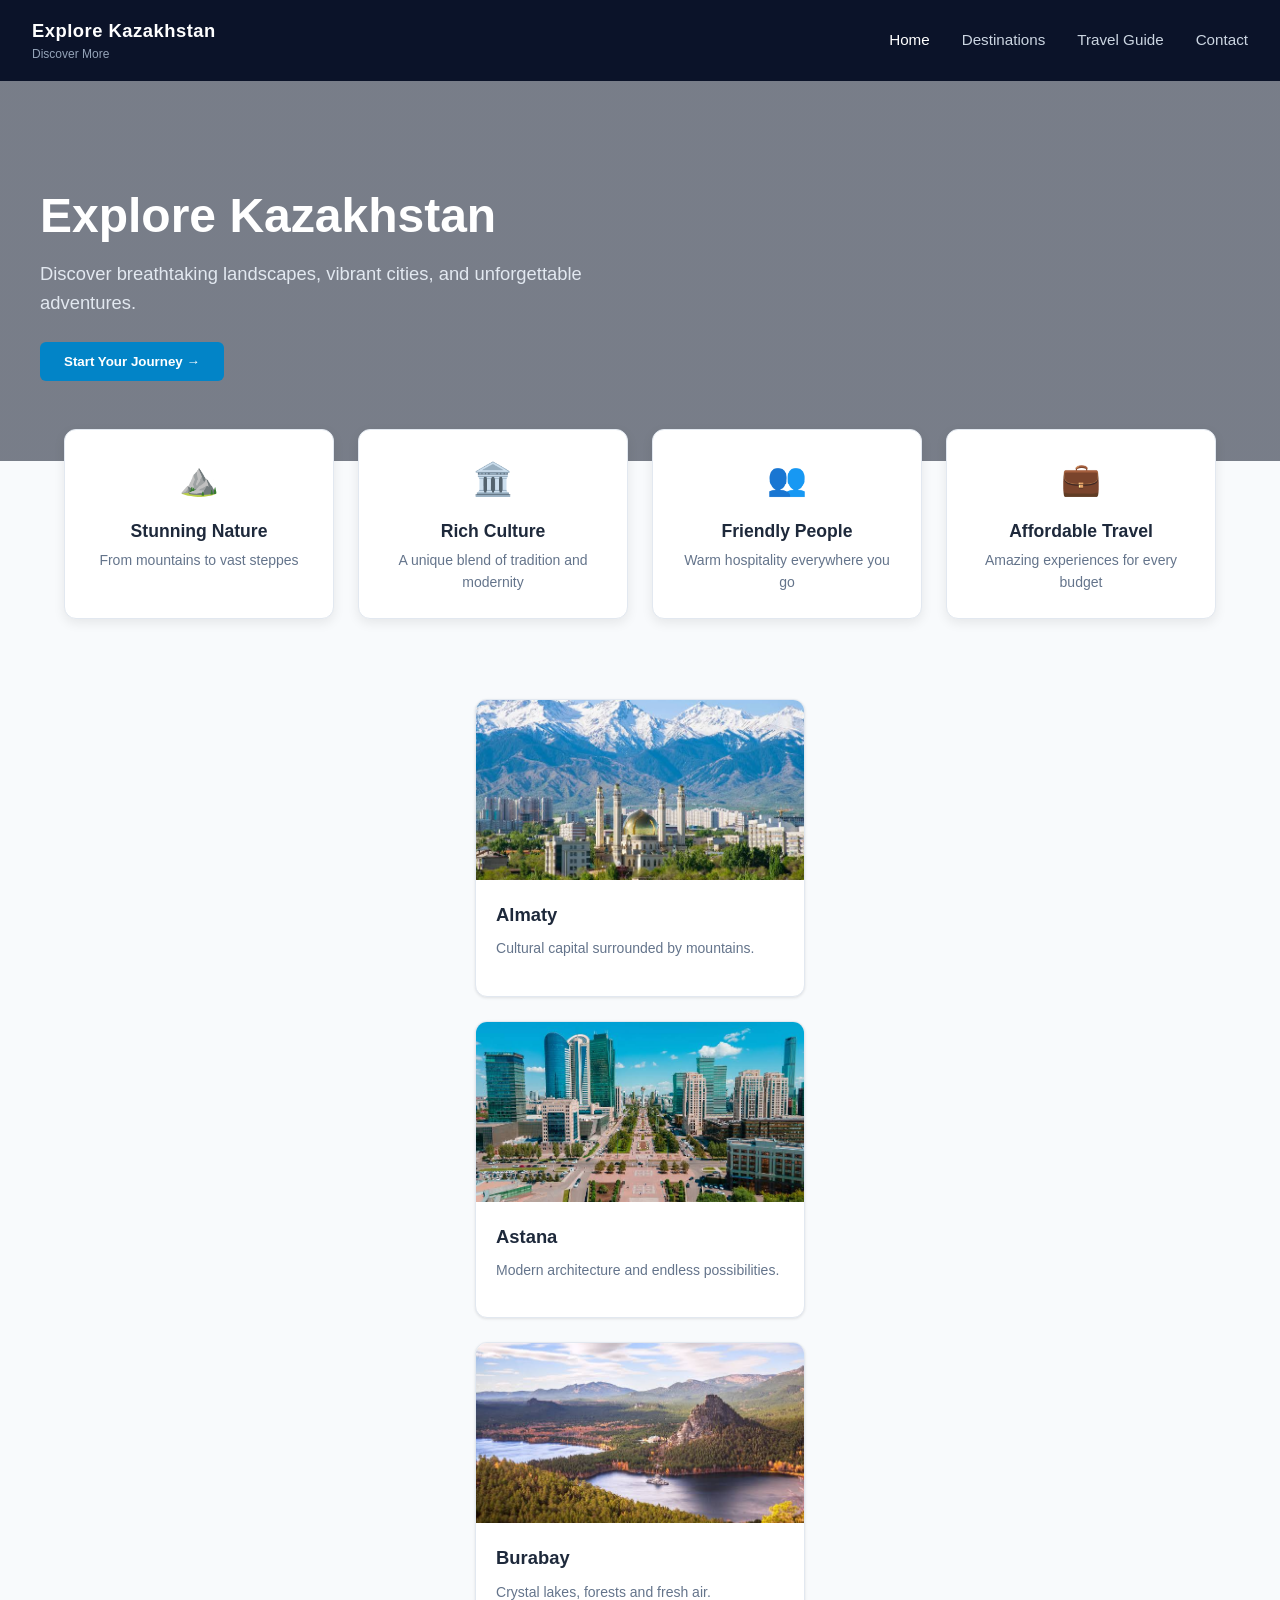
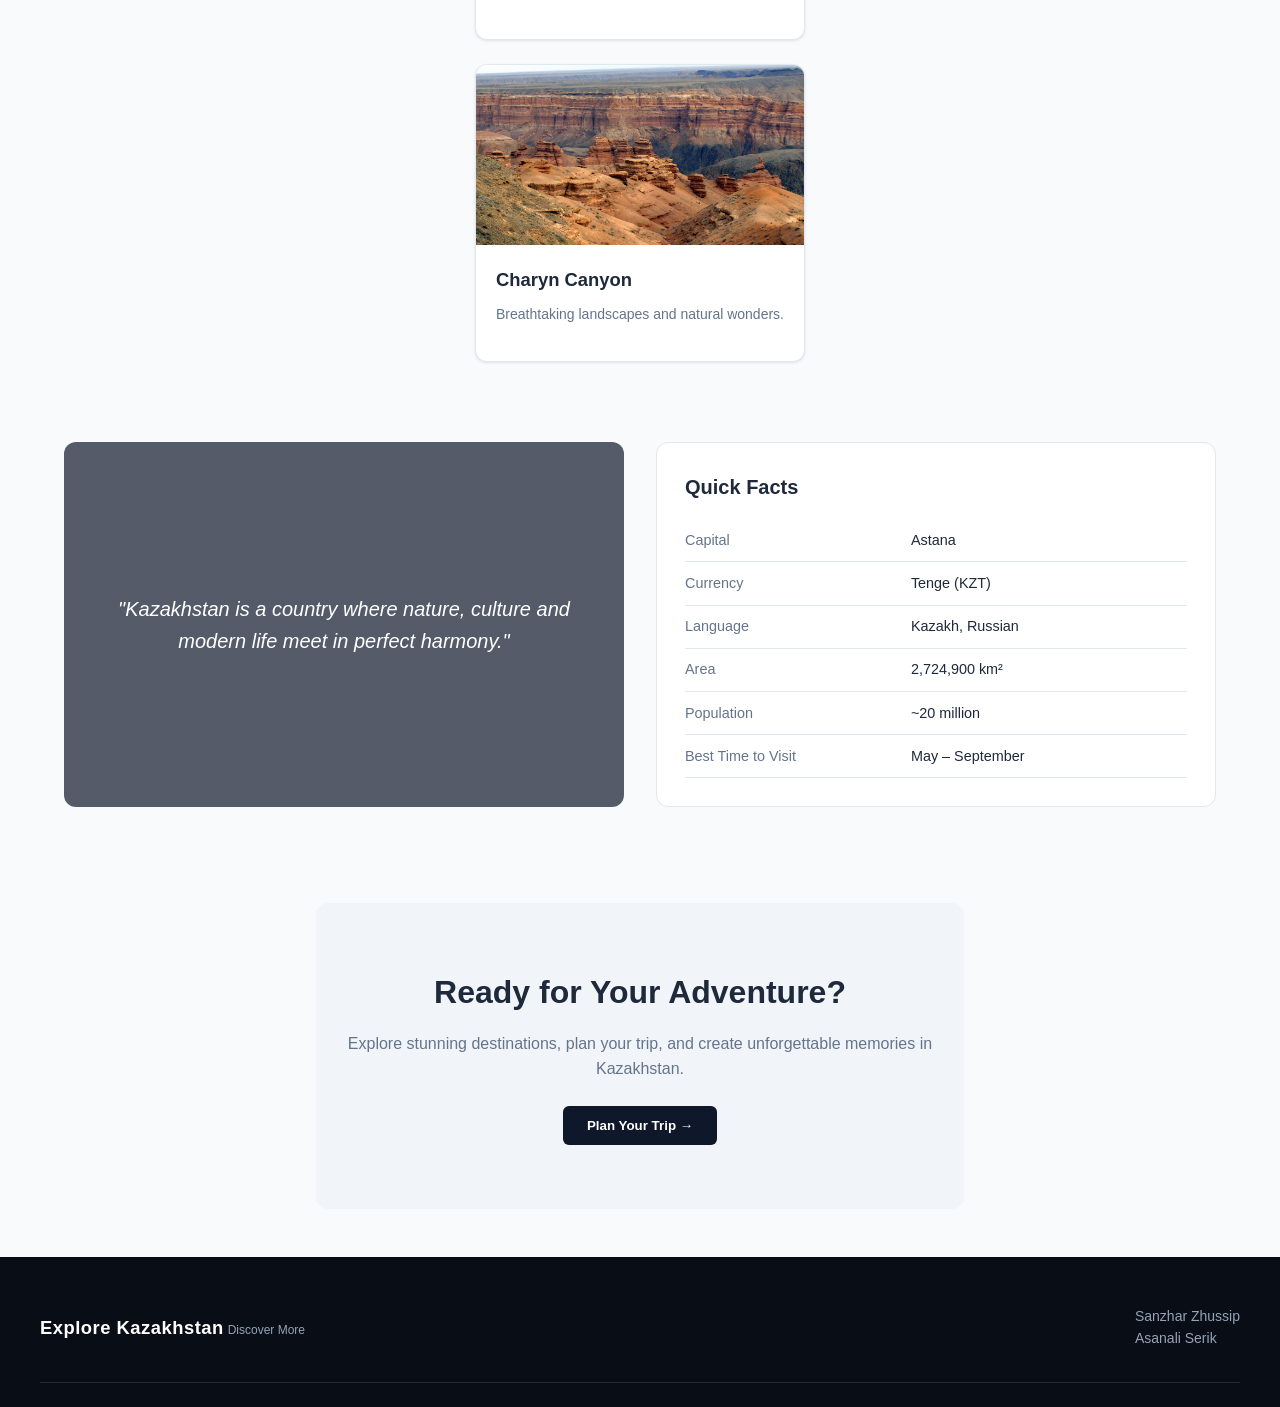
==== commit 4a41001a: "changed destination and index.html" ====
--- a/index.html
+++ b/index.html
@@ -1,5 +1,6 @@
 <!DOCTYPE html>
 <html lang="en">
+
 <head>
     <meta charset="UTF-8">
     <meta name="viewport" content="width=device-width, initial-scale=1.0">
@@ -9,6 +10,7 @@
     <link rel="stylesheet" href="assets/css/banner.css">
     <link rel="stylesheet" href="assets/css/pages.css">
 </head>
+
 <body>
 
     <header class="navbar">
@@ -90,24 +92,44 @@
 
     <section class="info-section">
         <div class="quote-card">
-            <p class="quote-text">"Kazakhstan is a country where nature, culture and modern life meet in perfect harmony."</p>
+            <p class="quote-text">"Kazakhstan is a country where nature, culture and modern life meet in perfect
+                harmony."</p>
         </div>
         <div class="facts-card">
-            <h3 class="facts-title">🏛️ Quick Facts</h3>
+            <h3 class="facts-title">Quick Facts</h3>
             <table class="facts-table">
-                <tr><th>Capital</th><td>Astana</td></tr>
-                <tr><th>Currency</th><td>Tenge (KZT)</td></tr>
-                <tr><th>Language</th><td>Kazakh, Russian</td></tr>
-                <tr><th>Area</th><td>2,724,900 km²</td></tr>
-                <tr><th>Population</th><td>~20 million</td></tr>
-                <tr><th>Best Time to Visit</th><td>May – September</td></tr>
+                <tr>
+                    <th>Capital</th>
+                    <td>Astana</td>
+                </tr>
+                <tr>
+                    <th>Currency</th>
+                    <td>Tenge (KZT)</td>
+                </tr>
+                <tr>
+                    <th>Language</th>
+                    <td>Kazakh, Russian</td>
+                </tr>
+                <tr>
+                    <th>Area</th>
+                    <td>2,724,900 km²</td>
+                </tr>
+                <tr>
+                    <th>Population</th>
+                    <td>~20 million</td>
+                </tr>
+                <tr>
+                    <th>Best Time to Visit</th>
+                    <td>May – September</td>
+                </tr>
             </table>
         </div>
     </section>
 
     <section class="cta-section">
         <h2 class="cta-title">Ready for Your Adventure?</h2>
-        <p class="cta-subtitle">Explore stunning destinations, plan your trip, and create unforgettable memories in Kazakhstan.</p>
+        <p class="cta-subtitle">Explore stunning destinations, plan your trip, and create unforgettable memories in
+            Kazakhstan.</p>
         <button class="btn btn-secondary">Plan Your Trip &rarr;</button>
     </section>
 
@@ -127,4 +149,5 @@
     </footer>
 
 </body>
+
 </html>
